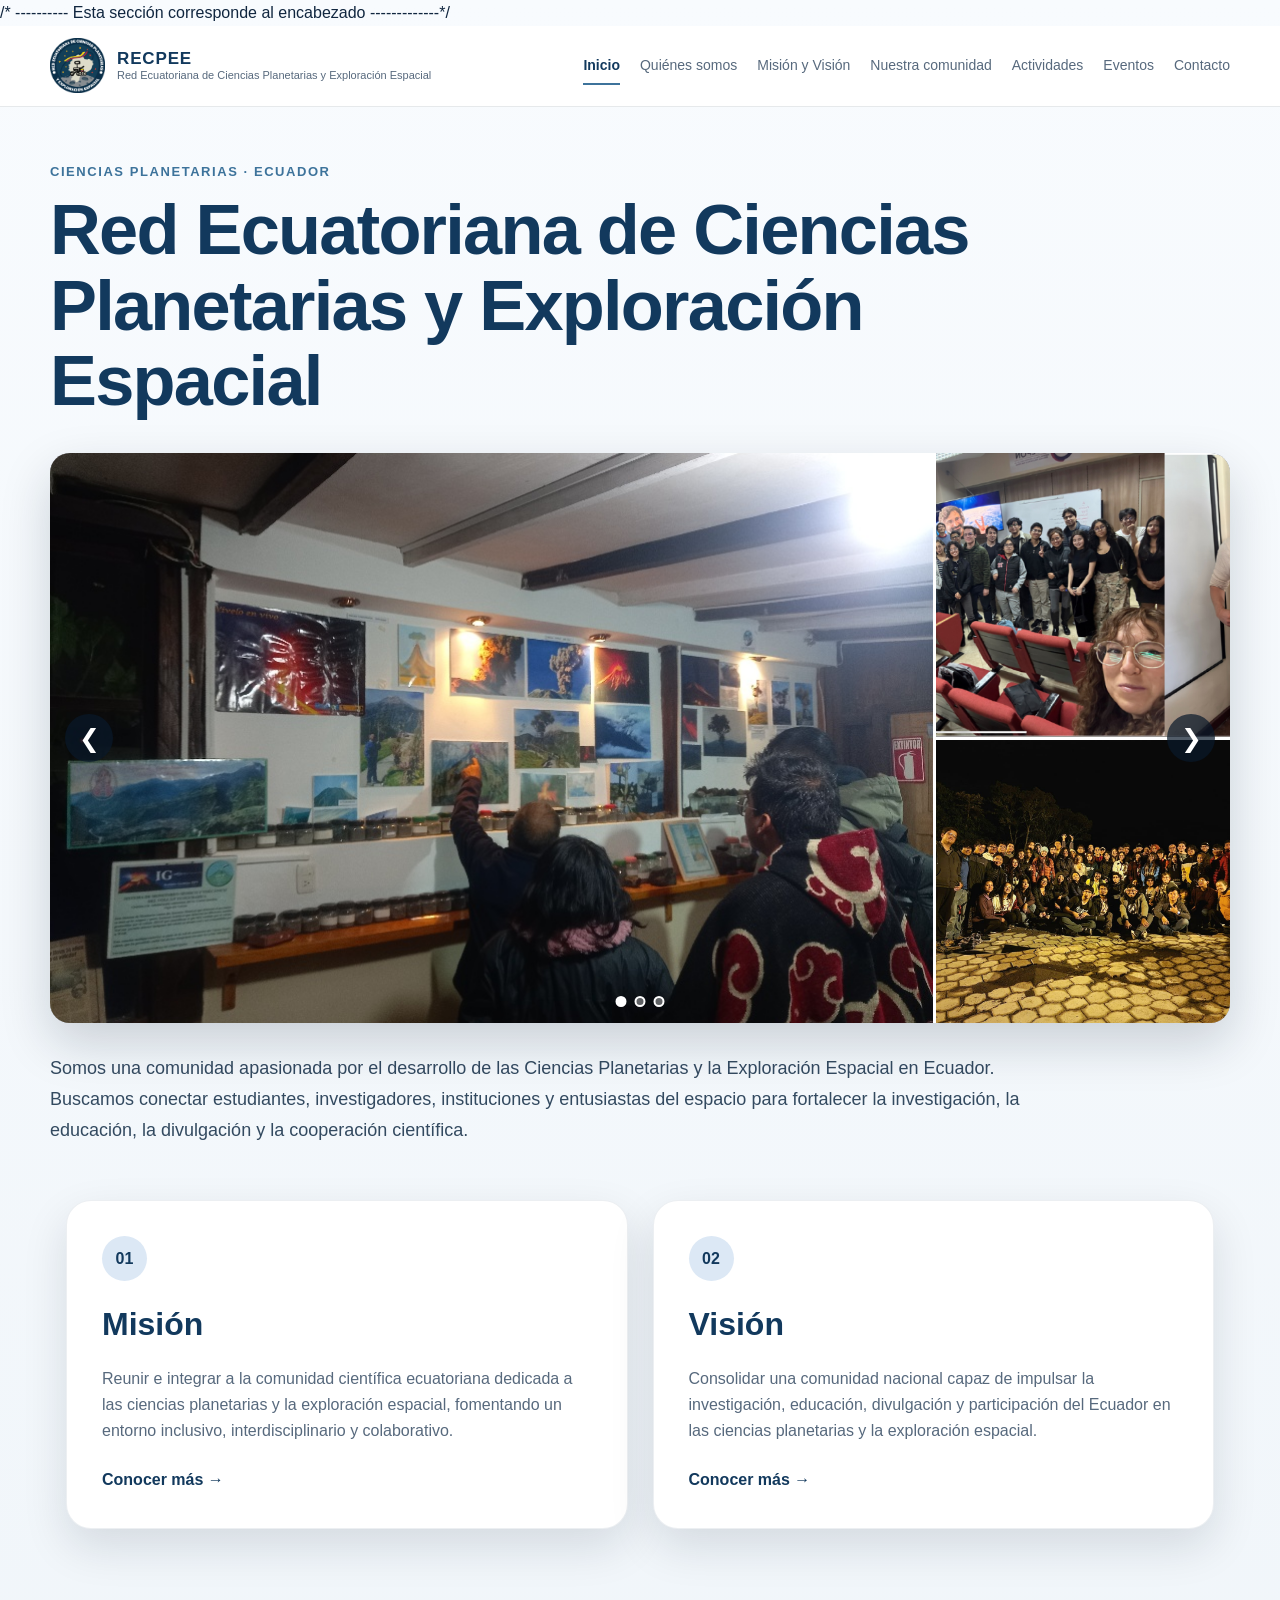
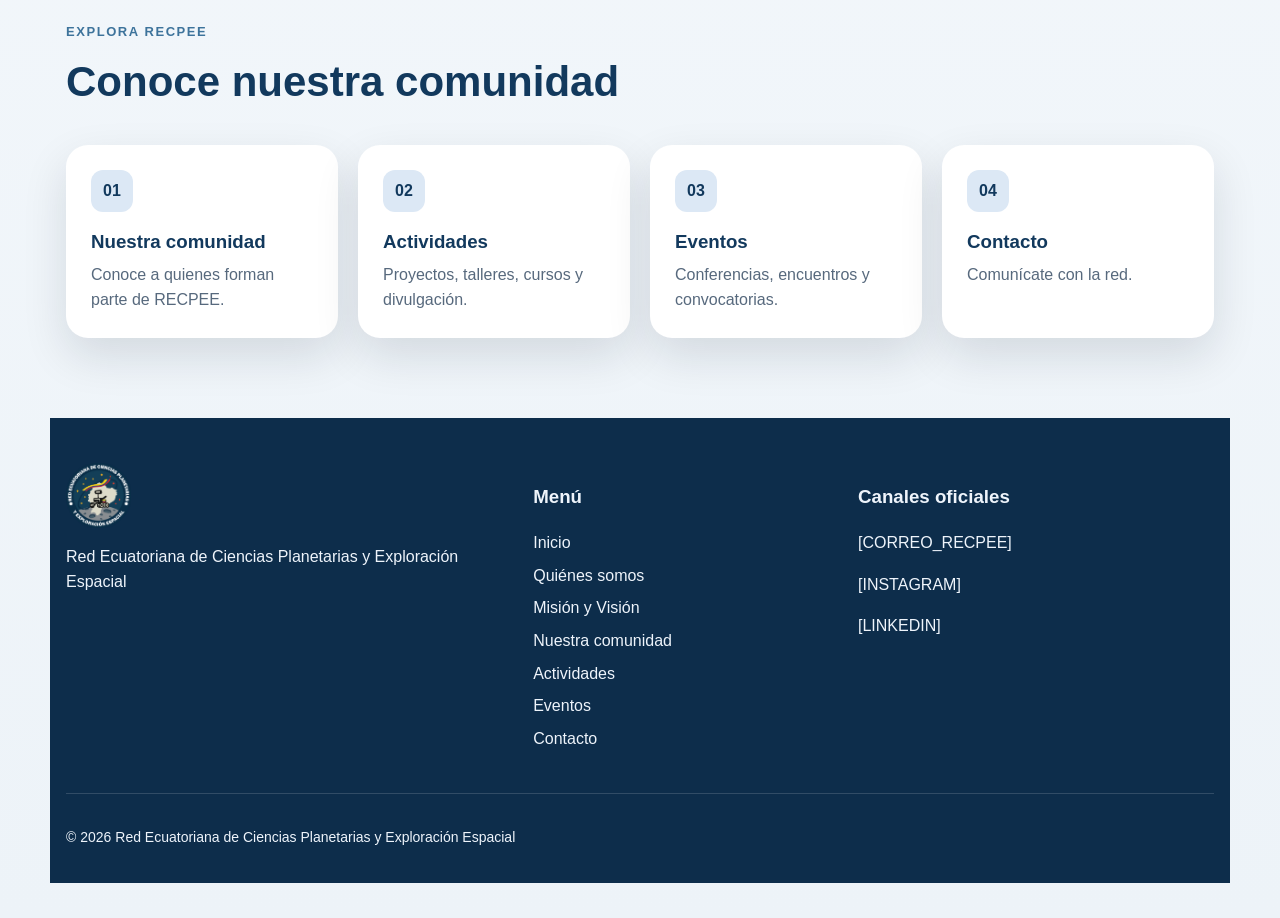
==== index.html @ 4304309d "Update index.html" ====
<!DOCTYPE html>
<html lang="es">

/* ---------- Esta sección corresponde al encabezado -------------*/
  
<head>
  
  <meta charset="UTF-8">
  <meta
    name="viewport"
    content="width=device-width, initial-scale=1.0"
  >
  <title>Inicio | RECPEE</title>
  <meta
    name="description"
    content="Red Ecuatoriana de Ciencias Planetarias y Exploración Espacial."
  >
  <link
    rel="icon"
    href="favicon.ico"
    type="image/x-icon"
  >
  
  <style>

    /* =====================================================
       VARIABLES
    ===================================================== */

    :root {

      --bg: #edf3f8;
      --surface: #ffffff;
      --primary: #12395d;
      --primary-dark: #0d2d4b;
      --accent: #3d739b;
      --primary-soft: #dce8f5;
      --text: #10263f;
      --muted: #57697d;
      --shadow:
        0 18px 45px
        rgba(9, 27, 44, 0.12);
      --max-width: 1180px;

    }


    /* =====================================================
       GENERAL
    ===================================================== */

    * {
      box-sizing: border-box;
    }

    html {
      scroll-behavior: smooth;
    }


    body {

      margin: 0;
      font-family:
        "Segoe UI",
        Arial,
        sans-serif;
      color: var(--text);
      background:
        linear-gradient(
          180deg,
          #f8fbfe 0%,
          var(--bg) 100%
        );
      line-height: 1.6;
      overflow-x: hidden;

    }


    img {
      display: block;
      max-width: 100%;
    }

    a {
      color: inherit;
      text-decoration: none;
    }

    button {
      font: inherit;
    }

    .container {
      width:
        min(
          calc(100% - 32px),
          var(--max-width)
        );
      margin: 0 auto;
      
    }


    /* =====================================================
       HEADER
    ===================================================== */

    .site-header {

      position: sticky;
      top: 0;
      z-index: 1000;
      background:
        rgba(
          255,
          255,
          255,
          0.96
        );

      backdrop-filter:
        blur(15px);

      border-bottom:
        1px solid
        rgba(
          16,
          38,
          63,
          0.10
        );

    }


    .nav-shell {

      position: relative;
      min-height: 80px;
      display: flex;
      align-items: center;
      justify-content:
        space-between;
      gap: 25px;

    }


    /* =====================================================
       LOGO
    ===================================================== */

    .brand {

      display: flex;
      align-items: center;
      gap: 12px;
      min-width: 0;

    }


    .brand-logo {

      width: 55px;
      height: 55px;
      object-fit: contain;
      flex-shrink: 0;

    }


    .brand-copy {

      display: flex;
      flex-direction: column;
      line-height: 1.25;

    }


    .brand-copy strong {

      color: var(--primary);
      font-size: 17px;
      letter-spacing: 0.05em;

    }


    .brand-copy small {

      max-width: 330px;
      color: var(--muted);
      font-size: 11px;

    }


    /* =====================================================
       MENÚ
    ===================================================== */

    .site-nav {

      display: flex;
      align-items: center;
      gap: 20px;

    }


    .site-nav a {

      position: relative;
      padding: 28px 0;
      color: var(--muted);
      font-size: 14px;
      white-space: nowrap;
      transition:
        color 0.2s ease;

    }


    .site-nav a:hover,
    .site-nav a.active {

      color: var(--primary);

    }


    .site-nav a.active {

      font-weight: 700;

    }


    .site-nav a::after {

      content: "";
      position: absolute;
      left: 0;
      bottom: 20px;
      width: 100%;
      height: 2px;
      background:
        var(--accent);
      transform:
        scaleX(0);
      transform-origin:
        left;
      transition:
        transform 0.2s ease;

    }


    .site-nav a:hover::after,
    .site-nav a.active::after {

      transform:
        scaleX(1);

    }


    /* =====================================================
       BOTÓN MENÚ MÓVIL
    ===================================================== */

    .nav-toggle {

      display: none;
      width: 46px;
      height: 46px;
      padding: 0;
      border: 0;
      border-radius: 12px;
      background: white;

      box-shadow:
        0 5px 16px
        rgba(
          16,
          38,
          63,
          0.15
        );

      cursor: pointer;

    }


    .nav-toggle span {

      display: block;
      width: 22px;
      height: 2px;
      margin: 5px auto;
      border-radius: 10px;
      background:
        var(--primary);

    }


    /* =====================================================
       INICIO
    ===================================================== */

    .home-hero {

      padding:
        55px
        0
        35px;

    }


    .home-eyebrow {

      margin:
        0
        0
        10px;

      color: var(--accent);
      font-size: 13px;
      font-weight: 800;
      letter-spacing:
        0.12em;
      text-transform:
        uppercase;

    }


    .home-title {

      max-width: 1050px;
      margin:
        0
        0
        35px;
      color: var(--primary);
      font-size:
        clamp(
          42px,
          5.5vw,
          72px
        );

      line-height: 1.07;
      letter-spacing:
        -0.025em;

    }


    /* =====================================================
       GALERÍA / CARRUSEL
    ===================================================== */

    .recpee-gallery {

      position: relative;
      width: 100%;
      margin:
        0
        auto
        30px;
      overflow: hidden;
      border-radius: 20px;
      background: #081b2e;
      box-shadow:
        0 20px 50px
        rgba(
          9,
          27,
          44,
          0.18
        );

    }


    /* Ocultar todos los slides */

    .gallery-slide {

      display: none;
      width: 100%;

    }


    /* Mostrar únicamente el activo */

    .gallery-slide.active {

      display: block;
      animation:
        fadeSlide
        0.35s ease;

    }


    @keyframes fadeSlide {

      from {
        opacity: 0.45;
      }

      to {
        opacity: 1;
      }

    }


    /* =====================================================
       COLLAGE
    ===================================================== */

    .gallery-layout {

      display: grid;
      grid-template-columns:
        3fr
        1fr;
      gap: 3px;
      width: 100%;
      height: 570px;
      background: white;

    }


    .gallery-main {

      min-width: 0;
      overflow: hidden;

    }


    .gallery-main img {

      width: 100%;
      height: 100%;
      object-fit: cover;

    }


    .gallery-small {

      min-width: 0;
      display: grid;
      grid-template-rows:
        1fr
        1fr;

      gap: 3px;

    }


    .gallery-small img {

      width: 100%;
      height: 100%;
      min-height: 0;
      object-fit: cover;

    }


    /* =====================================================
       FLECHAS DEL CARRUSEL
    ===================================================== */

    .gallery-arrow {

      position: absolute;
      top: 50%;
      z-index: 20;
      width: 48px;
      height: 48px;
      display: flex;
      align-items: center;
      justify-content:
        center;
      padding: 0;
      border: 0;
      border-radius: 50%;
      background:
        rgba(
          9,
          25,
          42,
          0.70
        );

      color: white;
      font-size: 25px;
      cursor: pointer;
      transform:
        translateY(-50%);
      transition:
        background 0.2s ease,
        transform 0.2s ease;

    }

    .gallery-arrow:hover {

      background:
        rgba(
          9,
          25,
          42,
          0.95
        );
      transform:
        translateY(-50%)
        scale(1.08);

    }


    .gallery-prev {
      left: 15px;
    }


    .gallery-next {
      right: 15px;
    }


    /* =====================================================
       INDICADORES
    ===================================================== */

    .gallery-dots {

      position: absolute;

      left: 50%;

      bottom: 16px;

      z-index: 20;

      display: flex;

      gap: 8px;

      transform:
        translateX(-50%);

    }


    .gallery-dot {

      width: 11px;

      height: 11px;

      padding: 0;

      border:
        2px solid white;

      border-radius: 50%;

      background:
        rgba(
          255,
          255,
          255,
          0.35
        );

      cursor: pointer;

    }


    .gallery-dot.active {

      background: white;

    }


    /* =====================================================
       TEXTO BAJO COLLAGE
    ===================================================== */

    .home-description {

      max-width: 1000px;

      margin:
        30px
        0
        0;

      color: #334a60;

      font-size: 18px;

      line-height: 1.7;

    }


    /* =====================================================
       BOTONES
    ===================================================== */

    .home-actions {

      display: flex;

      flex-wrap: wrap;

      gap: 14px;

      margin-top: 25px;

    }


    .button {

      min-height: 50px;

      display: inline-flex;

      align-items: center;

      justify-content:
        center;

      padding:
        12px
        25px;

      border-radius: 100px;

      font-weight: 700;

      transition:
        background 0.2s ease,
        transform 0.2s ease,
        box-shadow 0.2s ease;

    }


    .button:hover {

      transform:
        translateY(-2px);

    }


    .button-primary {

      background:
        var(--primary);

      color: white;

      box-shadow:
        0 10px 25px
        rgba(
          18,
          57,
          93,
          0.25
        );

    }


    .button-primary:hover {

      background:
        #1c527d;

    }


    .button-secondary {

      border:
        2px solid
        var(--primary);

      background: white;

      color: var(--primary);

    }


    .button-secondary:hover {

      background:
        var(--primary-soft);

    }


    /* =====================================================
       MISIÓN Y VISIÓN
    ===================================================== */

    .home-info {

      padding:
        55px
        0;

    }


    .home-info-grid {

      display: grid;

      grid-template-columns:
        repeat(
          2,
          minmax(0, 1fr)
        );

      gap: 25px;

    }


    .home-info-card {

      padding: 35px;

      border:
        1px solid
        rgba(
          18,
          57,
          93,
          0.08
        );

      border-radius: 25px;

      background: white;

      box-shadow:
        var(--shadow);

    }


    .info-number {

      width: 45px;

      height: 45px;

      display: inline-flex;

      align-items: center;

      justify-content:
        center;

      border-radius: 50%;

      background:
        var(--primary-soft);

      color:
        var(--primary);

      font-weight: 800;

    }


    .home-info-card h2 {

      margin:
        18px
        0
        12px;

      color:
        var(--primary);

      font-size: 32px;

    }


    .home-info-card p {

      color:
        var(--muted);

    }


    .text-link {

      display: inline-block;

      margin-top: 8px;

      color:
        var(--primary);

      font-weight: 700;

    }


    /* =====================================================
       EXPLORAR
    ===================================================== */

    .home-explore {

      padding:
        25px
        0
        80px;

    }


    .section-tag {

      margin-bottom: 5px;

      color:
        var(--accent);

      font-size: 13px;

      font-weight: 800;

      letter-spacing:
        0.12em;

      text-transform:
        uppercase;

    }


    .section-heading h2 {

      margin:
        0
        0
        30px;

      color:
        var(--primary);

      font-size:
        clamp(
          30px,
          4vw,
          42px
        );

    }


    .home-grid {

      display: grid;

      grid-template-columns:
        repeat(
          4,
          minmax(0, 1fr)
        );

      gap: 20px;

    }


    .nav-card {

      padding: 25px;

      border-radius: 22px;

      background: white;

      box-shadow:
        var(--shadow);

      transition:
        transform 0.2s ease,
        box-shadow 0.2s ease;

    }


    .nav-card:hover {

      transform:
        translateY(-5px);

      box-shadow:
        0 24px 50px
        rgba(
          9,
          27,
          44,
          0.17
        );

    }


    .nav-card span {

      display: inline-flex;

      width: 42px;

      height: 42px;

      align-items: center;

      justify-content:
        center;

      border-radius: 12px;

      background:
        var(--primary-soft);

      color:
        var(--primary);

      font-weight: 800;

    }


    .nav-card h3 {

      margin:
        15px
        0
        5px;

      color:
        var(--primary);

    }


    .nav-card p {

      margin: 0;

      color:
        var(--muted);

    }


    /* =====================================================
       FOOTER
    ===================================================== */

    .site-footer {

      padding:
        45px
        0
        20px;

      background:
        var(--primary-dark);

      color:
        #eef4fb;

    }


    .footer-grid {

      display: grid;

      grid-template-columns:
        1.2fr
        0.8fr
        1fr;

      gap: 40px;

    }


    .footer-logo {

      width: 65px;

      height: 65px;

      object-fit: contain;

      margin-bottom: 12px;

    }


    .footer-list {

      margin: 0;

      padding: 0;

      list-style: none;

    }


    .footer-list li {

      margin-bottom: 7px;

    }


    .footer-list a:hover {

      text-decoration:
        underline;

    }


    .footer-bottom {

      margin-top: 35px;

      padding-top: 18px;

      border-top:
        1px solid
        rgba(
          255,
          255,
          255,
          0.15
        );

      font-size: 14px;

    }


    /* =====================================================
       TABLET
    ===================================================== */

    @media (max-width: 1000px) {

      .nav-toggle {
        display: block;
      }


      .site-nav {

        position: absolute;

        top: calc(100% + 8px);

        left: 0;

        right: 0;

        display: none;

        padding: 12px;

        border-radius: 18px;

        background: white;

        box-shadow:
          0 20px 45px
          rgba(
            9,
            27,
            44,
            0.20
          );

      }


      .site-nav.open {

        display: flex;

        flex-direction: column;

        align-items:
          stretch;

        gap: 2px;

      }


      .site-nav a {

        padding:
          11px
          15px;

        border-radius: 10px;

      }


      .site-nav a::after {
        display: none;
      }


      .site-nav a:hover {

        background:
          var(--primary-soft);

      }


      .gallery-layout {

        height: 480px;

        grid-template-columns:
          2.5fr
          1fr;

      }


      .home-grid {

        grid-template-columns:
          repeat(
            2,
            minmax(0, 1fr)
          );

      }

    }


    /* =====================================================
       CELULAR
    ===================================================== */

    @media (max-width: 650px) {

      .container {

        width:
          calc(
            100% - 20px
          );

      }


      .nav-shell {

        min-height: 70px;

      }


      .brand-logo {

        width: 45px;

        height: 45px;

      }


      .brand-copy strong {

        font-size: 14px;

      }


      .brand-copy small {
        display: none;
      }


      .home-hero {

        padding:
          30px
          0
          25px;

      }


      .home-title {

        margin-bottom: 22px;

        font-size:
          clamp(
            34px,
            10vw,
            46px
          );

      }


      .gallery-layout {

        height: 350px;

        grid-template-columns:
          2fr
          1fr;

      }


      .gallery-arrow {

        width: 38px;

        height: 38px;

        font-size: 19px;

      }


      .gallery-prev {
        left: 8px;
      }


      .gallery-next {
        right: 8px;
      }


      .home-description {

        font-size: 16px;

      }


      .home-actions {

        display: grid;

        grid-template-columns:
          1fr;

      }


      .button {

        width: 100%;

      }


      .home-info-grid,
      .home-grid,
      .footer-grid {

        grid-template-columns:
          1fr;

      }


      .home-info-card {

        padding: 24px;

      }


      .home-info-card h2 {

        font-size: 28px;

      }

    }


    /* =====================================================
       CELULAR PEQUEÑO
    ===================================================== */

    @media (max-width: 430px) {

      .gallery-layout {

        height: 300px;

      }


      .home-title {

        font-size: 32px;

      }

    }

  </style>

</head>


<body>


<!-- =====================================================
     HEADER
===================================================== -->

<header class="site-header">

  <div class="container nav-shell">


    <a
      href="index.html"
      class="brand"
      aria-label="Ir al inicio de RECPEE"
    >

      <img
        src="images/logo/logo-recpee.png"
        alt="Logo RECPEE"
        class="brand-logo"
      >


      <span class="brand-copy">

        <strong>
          RECPEE
        </strong>

        <small>
          Red Ecuatoriana de Ciencias Planetarias
          y Exploración Espacial
        </small>

      </span>

    </a>


    <button
      class="nav-toggle"
      id="navToggle"
      type="button"
      aria-label="Abrir menú"
      aria-expanded="false"
    >

      <span></span>
      <span></span>
      <span></span>

    </button>


    <nav
      class="site-nav"
      id="siteNav"
      aria-label="Navegación principal"
    >

      <a
        href="index.html"
        class="active"
      >
        Inicio
      </a>

      <a href="quienes-somos.html">
        Quiénes somos
      </a>

      <a href="mision-vision.html">
        Misión y Visión
      </a>

      <a href="nuestra-comunidad.html">
        Nuestra comunidad
      </a>

      <a href="actividades.html">
        Actividades
      </a>

      <a href="eventos.html">
        Eventos
      </a>

      <a href="contacto.html">
        Contacto
      </a>

    </nav>

  </div>

</header>



<!-- =====================================================
     INICIO
===================================================== -->

<section class="home-hero">

  <div class="container">


    <p class="home-eyebrow">
      Ciencias planetarias · Ecuador
    </p>


    <h1 class="home-title">
      Red Ecuatoriana de Ciencias Planetarias
      y Exploración Espacial
    </h1>


    <!-- =================================================
         CARRUSEL
    ================================================== -->

    <div
      class="recpee-gallery"
      id="recpeeGallery"
    >
      <!-- SLIDE 1 -->
      <div class="gallery-slide active">
        <div class="gallery-layout">
          <div class="gallery-main">
            <img
              src="images/actividades/0 (1).png"
              alt="Actividad de la comunidad RECPEE"
            >
          </div>
          <div class="gallery-small">
            <img
              src="images/actividades/0.png"
              alt="Actividad RECPEE"
            >
            <img
              src="images/actividades/1.jpeg"
              alt="Actividad RECPEE"
            >
          </div>
        </div>
      </div>
      <!-- SLIDE 2 -->
      <div class="gallery-slide">
        <div class="gallery-layout">
          <div class="gallery-main">
            <img
              src="images/actividades/4.jpg""
              alt="Actividad RECPEE"
            >
          </div>
          <div class="gallery-small">
            <img
              src="images/actividades/3.JPG"
              alt="Actividad RECPEE"
              >
          </div>
        </div>
      </div>
      <!-- SLIDE 3 -->

      <div class="gallery-slide">
        <div class="gallery-layout">
          <div class="gallery-main">
            <img
              src="images/actividades/IMG_2928.jpg"
              alt="Actividad RECPEE"
            >
          </div>
          <div class="gallery-small">
            <img
              src="images/actividades/IMG_3913.jpg"
              alt="Actividad RECPEE"
            >
            <img
              src="images/actividades/image.png"
              alt="Actividad RECPEE"
            >
          </div>
        </div>
      </div>
      <!-- FLECHA IZQUIERDA -->
      <button
        class="gallery-arrow gallery-prev"
        id="galleryPrev"
        type="button"
        aria-label="Imagen anterior"
      >
        &#10094;
      </button>
      <!-- FLECHA DERECHA -->
      <button
        class="gallery-arrow gallery-next"
        id="galleryNext"
        type="button"
        aria-label="Imagen siguiente"
      >
        &#10095;
      </button>
      <!-- PUNTOS -->
      <div class="gallery-dots">
        <button
          class="gallery-dot active"
          data-slide="0"
          type="button"
          aria-label="Mostrar diapositiva 1"
        ></button>
        <button
          class="gallery-dot"
          data-slide="1"
          type="button"
          aria-label="Mostrar diapositiva 2"
        ></button>
        <button
          class="gallery-dot"
          data-slide="2"
          type="button"
          aria-label="Mostrar diapositiva 3"
        ></button>
      </div>
    </div>
    <!-- =================================================
         DESCRIPCIÓN
    ================================================== -->

    <p class="home-description">

      Somos una comunidad apasionada por el desarrollo
      de las Ciencias Planetarias y la Exploración Espacial
      en Ecuador.

      Buscamos conectar estudiantes, investigadores,
      instituciones y entusiastas del espacio para
      fortalecer la investigación, la educación,
      la divulgación y la cooperación científica.

    </p>


<!-- =====================================================
     MISIÓN / VISIÓN
===================================================== -->

<section class="home-info">

  <div class="container home-info-grid">


    <article class="home-info-card">

      <span class="info-number">
        01
      </span>


      <h2>
        Misión
      </h2>


      <p>

        Reunir e integrar a la comunidad científica
        ecuatoriana dedicada a las ciencias planetarias
        y la exploración espacial, fomentando un entorno
        inclusivo, interdisciplinario y colaborativo.

      </p>


      <a
        href="mision-vision.html"
        class="text-link"
      >
        Conocer más →
      </a>

    </article>


    <article class="home-info-card">

      <span class="info-number">
        02
      </span>


      <h2>
        Visión
      </h2>


      <p>

        Consolidar una comunidad nacional capaz de
        impulsar la investigación, educación,
        divulgación y participación del Ecuador
        en las ciencias planetarias y la
        exploración espacial.

      </p>


      <a
        href="mision-vision.html"
        class="text-link"
      >
        Conocer más →
      </a>

    </article>

  </div>

</section>


<!-- =====================================================
     EXPLORA RECPEE
===================================================== -->

<section class="home-explore">

  <div class="container">


    <div class="section-heading">

      <p class="section-tag">
        Explora RECPEE
      </p>


      <h2>
        Conoce nuestra comunidad
      </h2>

    </div>


    <div class="home-grid">


      <a
        href="nuestra-comunidad.html"
        class="nav-card"
      >

        <span>
          01
        </span>

        <h3>
          Nuestra comunidad
        </h3>

        <p>
          Conoce a quienes forman parte de RECPEE.
        </p>

      </a>


      <a
        href="actividades.html"
        class="nav-card"
      >

        <span>
          02
        </span>

        <h3>
          Actividades
        </h3>

        <p>
          Proyectos, talleres, cursos y divulgación.
        </p>

      </a>


      <a
        href="eventos.html"
        class="nav-card"
      >

        <span>
          03
        </span>

        <h3>
          Eventos
        </h3>

        <p>
          Conferencias, encuentros y convocatorias.
        </p>

      </a>


      <a
        href="contacto.html"
        class="nav-card"
      >

        <span>
          04
        </span>

        <h3>
          Contacto
        </h3>

        <p>
          Comunícate con la red.
        </p>

      </a>


    </div>

  </div>

</section>


</main>


<!-- =====================================================
     FOOTER
===================================================== -->

<footer class="site-footer">

  <div class="container footer-grid">


    <div>

      <img
        src="images/logo/logo-recpee.png"
        alt="Logo RECPEE"
        class="footer-logo"
      >

      <p>

        Red Ecuatoriana de Ciencias Planetarias
        y Exploración Espacial

      </p>

    </div>


    <div>

      <h3>
        Menú
      </h3>

      <ul class="footer-list">

        <li>
          <a href="index.html">
            Inicio
          </a>
        </li>

        <li>
          <a href="quienes-somos.html">
            Quiénes somos
          </a>
        </li>

        <li>
          <a href="mision-vision.html">
            Misión y Visión
          </a>
        </li>

        <li>
          <a href="nuestra-comunidad.html">
            Nuestra comunidad
          </a>
        </li>

        <li>
          <a href="actividades.html">
            Actividades
          </a>
        </li>

        <li>
          <a href="eventos.html">
            Eventos
          </a>
        </li>

        <li>
          <a href="contacto.html">
            Contacto
          </a>
        </li>

      </ul>

    </div>


    <div>

      <h3>
        Canales oficiales
      </h3>

      <p>
        [CORREO_RECPEE]
      </p>

      <p>
        [INSTAGRAM]
      </p>

      <p>
        [LINKEDIN]
      </p>

    </div>


  </div>


  <div class="container footer-bottom">

    <p>

      ©
      <span id="currentYear"></span>

      Red Ecuatoriana de Ciencias Planetarias
      y Exploración Espacial

    </p>

  </div>

</footer>


<!-- =====================================================
     JAVASCRIPT
===================================================== -->

<script>

document.addEventListener(
  "DOMContentLoaded",
  function () {


    /* =================================================
       MENÚ MÓVIL
    ================================================= */

    const navToggle =
      document.getElementById(
        "navToggle"
      );


    const siteNav =
      document.getElementById(
        "siteNav"
      );


    if (
      navToggle &&
      siteNav
    ) {


      navToggle.addEventListener(
        "click",
        function () {


          const isOpen =
            siteNav.classList.toggle(
              "open"
            );


          navToggle.setAttribute(
            "aria-expanded",
            String(isOpen)
          );


        }
      );


      document
        .querySelectorAll(
          ".site-nav a"
        )
        .forEach(
          function (link) {


            link.addEventListener(
              "click",
              function () {


                siteNav.classList.remove(
                  "open"
                );


                navToggle.setAttribute(
                  "aria-expanded",
                  "false"
                );


              }
            );


          }
        );


    }


    /* =================================================
       CARRUSEL
    ================================================= */

    const slides =
      document.querySelectorAll(
        ".gallery-slide"
      );


    const dots =
      document.querySelectorAll(
        ".gallery-dot"
      );


    const previousButton =
      document.getElementById(
        "galleryPrev"
      );


    const nextButton =
      document.getElementById(
        "galleryNext"
      );


    let currentSlide = 0;


    /* ===============================================
       MOSTRAR SLIDE
    =============================================== */

    function showSlide(index) {


      if (
        slides.length === 0
      ) {

        return;

      }


      /* Si pasa del último,
         regresa al primero */

      if (
        index >= slides.length
      ) {

        currentSlide = 0;

      }


      /* Si retrocede desde el primero,
         pasa al último */

      else if (
        index < 0
      ) {

        currentSlide =
          slides.length - 1;

      }


      else {

        currentSlide = index;

      }


      /* Ocultar slides */

      slides.forEach(
        function (slide) {

          slide.classList.remove(
            "active"
          );

        }
      );


      /* Desactivar puntos */

      dots.forEach(
        function (dot) {

          dot.classList.remove(
            "active"
          );

        }
      );


      /* Mostrar slide */

      slides[currentSlide]
        .classList.add(
          "active"
        );


      /* Activar punto */

      if (
        dots[currentSlide]
      ) {

        dots[currentSlide]
          .classList.add(
            "active"
          );

      }


    }


    /* =================================================
       FLECHA DERECHA
    ================================================= */

    if (
      nextButton
    ) {


      nextButton.addEventListener(
        "click",
        function () {


          showSlide(
            currentSlide + 1
          );


        }
      );


    }


    /* =================================================
       FLECHA IZQUIERDA
    ================================================= */

    if (
      previousButton
    ) {


      previousButton.addEventListener(
        "click",
        function () {


          showSlide(
            currentSlide - 1
          );


        }
      );


    }


    /* =================================================
       PUNTOS
    ================================================= */

    dots.forEach(
      function (dot) {


        dot.addEventListener(
          "click",
          function () {


            const index =
              Number(
                dot.dataset.slide
              );


            showSlide(
              index
            );


          }
        );


      }
    );


    /* =================================================
       INICIALIZAR
    ================================================= */

    showSlide(0);


    /* =================================================
       CAMBIO AUTOMÁTICO
       cada 6 segundos
    ================================================= */

    let automaticSlider =
      setInterval(
        function () {


          showSlide(
            currentSlide + 1
          );


        },
        6000
      );


    /* =================================================
       PAUSAR AL PONER RATÓN SOBRE COLLAGE
    ================================================= */

    const gallery =
      document.getElementById(
        "recpeeGallery"
      );


    if (
      gallery
    ) {


      gallery.addEventListener(
        "mouseenter",
        function () {


          clearInterval(
            automaticSlider
          );


        }
      );


      gallery.addEventListener(
        "mouseleave",
        function () {


          automaticSlider =
            setInterval(
              function () {


                showSlide(
                  currentSlide + 1
                );


              },
              6000
            );


        }
      );


    }


    /* =================================================
       AÑO FOOTER
    ================================================= */

    const year =
      document.getElementById(
        "currentYear"
      );


    if (
      year
    ) {


      year.textContent =
        new Date()
          .getFullYear();


    }


  }
);

</script>


</body>

</html>
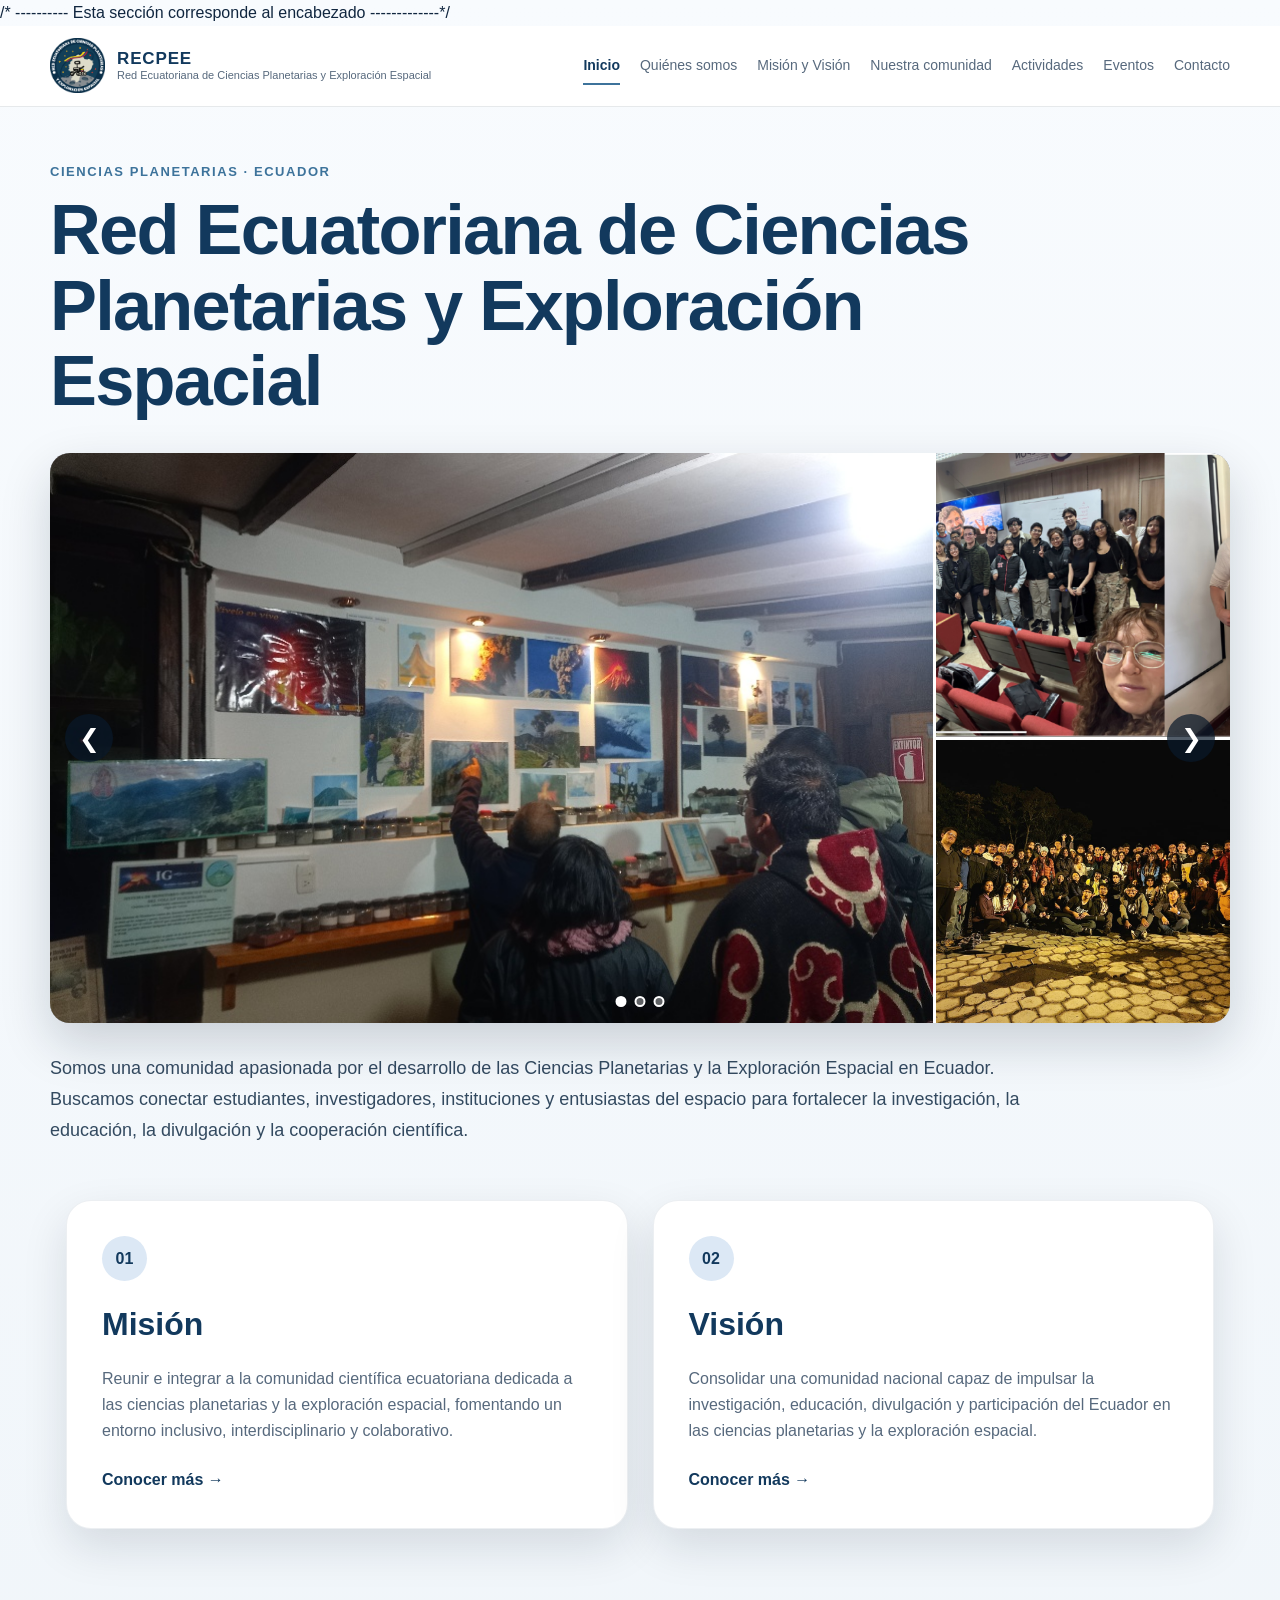
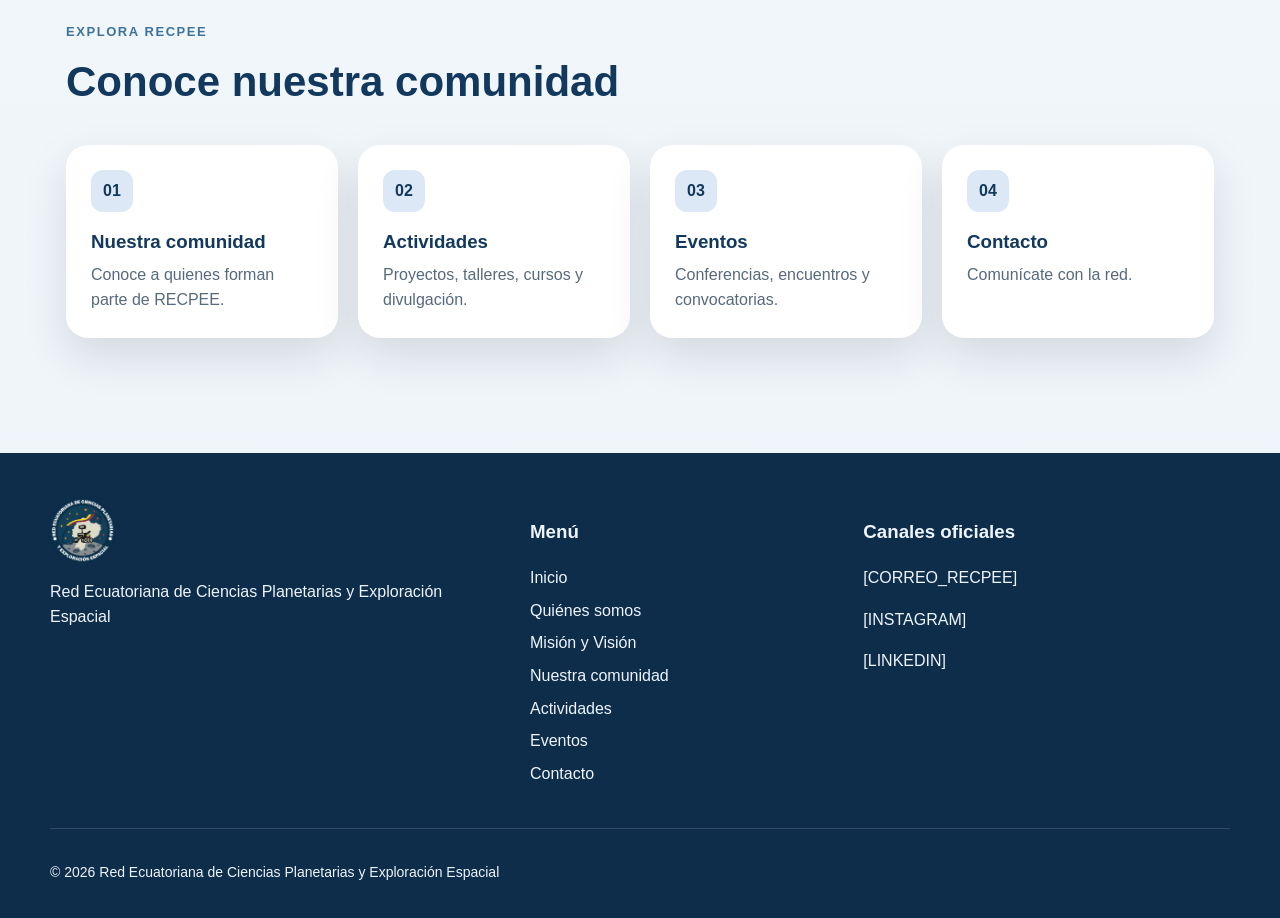
==== commit 3181a046: "Update index.html" ====
--- a/index.html
+++ b/index.html
@@ -536,11 +536,9 @@
 
     }
 
-
     .gallery-prev {
       left: 15px;
     }
-
 
     .gallery-next {
       right: 15px;
@@ -554,17 +552,11 @@
     .gallery-dots {
 
       position: absolute;
-
       left: 50%;
-
       bottom: 16px;
-
       z-index: 20;
-
       display: flex;
-
       gap: 8px;
-
       transform:
         translateX(-50%);
 
@@ -574,16 +566,11 @@
     .gallery-dot {
 
       width: 11px;
-
       height: 11px;
-
       padding: 0;
-
       border:
         2px solid white;
-
       border-radius: 50%;
-
       background:
         rgba(
           255,
@@ -598,7 +585,7 @@
 
 
     .gallery-dot.active {
-
+      
       background: white;
 
     }
@@ -611,16 +598,12 @@
     .home-description {
 
       max-width: 1000px;
-
       margin:
         30px
         0
         0;
-
       color: #334a60;
-
       font-size: 18px;
-
       line-height: 1.7;
 
     }
@@ -633,11 +616,8 @@
     .home-actions {
 
       display: flex;
-
       flex-wrap: wrap;
-
       gap: 14px;
-
       margin-top: 25px;
 
     }
@@ -646,22 +626,15 @@
     .button {
 
       min-height: 50px;
-
       display: inline-flex;
-
       align-items: center;
-
       justify-content:
         center;
-
       padding:
         12px
         25px;
-
       border-radius: 100px;
-
       font-weight: 700;
-
       transition:
         background 0.2s ease,
         transform 0.2s ease,
@@ -682,9 +655,7 @@
 
       background:
         var(--primary);
-
       color: white;
-
       box-shadow:
         0 10px 25px
         rgba(
@@ -710,9 +681,7 @@
       border:
         2px solid
         var(--primary);
-
       background: white;
-
       color: var(--primary);
 
     }
@@ -742,13 +711,11 @@
     .home-info-grid {
 
       display: grid;
-
       grid-template-columns:
         repeat(
           2,
           minmax(0, 1fr)
         );
-
       gap: 25px;
 
     }
@@ -757,7 +724,6 @@
     .home-info-card {
 
       padding: 35px;
-
       border:
         1px solid
         rgba(
@@ -766,11 +732,8 @@
           93,
           0.08
         );
-
       border-radius: 25px;
-
       background: white;
-
       box-shadow:
         var(--shadow);
 
@@ -780,39 +743,29 @@
     .info-number {
 
       width: 45px;
-
       height: 45px;
-
       display: inline-flex;
-
       align-items: center;
-
       justify-content:
         center;
-
       border-radius: 50%;
-
       background:
         var(--primary-soft);
-
       color:
         var(--primary);
-
       font-weight: 800;
 
     }
 
 
     .home-info-card h2 {
-
+      
       margin:
         18px
         0
         12px;
-
       color:
         var(--primary);
-
       font-size: 32px;
 
     }
@@ -829,12 +782,9 @@
     .text-link {
 
       display: inline-block;
-
       margin-top: 8px;
-
       color:
         var(--primary);
-
       font-weight: 700;
 
     }
@@ -857,17 +807,12 @@
     .section-tag {
 
       margin-bottom: 5px;
-
       color:
         var(--accent);
-
       font-size: 13px;
-
       font-weight: 800;
-
       letter-spacing:
         0.12em;
-
       text-transform:
         uppercase;
 
@@ -880,10 +825,8 @@
         0
         0
         30px;
-
       color:
         var(--primary);
-
       font-size:
         clamp(
           30px,
@@ -897,13 +840,11 @@
     .home-grid {
 
       display: grid;
-
       grid-template-columns:
         repeat(
           4,
           minmax(0, 1fr)
         );
-
       gap: 20px;
 
     }
@@ -912,14 +853,10 @@
     .nav-card {
 
       padding: 25px;
-
       border-radius: 22px;
-
       background: white;
-
       box-shadow:
         var(--shadow);
-
       transition:
         transform 0.2s ease,
         box-shadow 0.2s ease;
@@ -931,7 +868,6 @@
 
       transform:
         translateY(-5px);
-
       box-shadow:
         0 24px 50px
         rgba(
@@ -947,24 +883,16 @@
     .nav-card span {
 
       display: inline-flex;
-
       width: 42px;
-
       height: 42px;
-
       align-items: center;
-
       justify-content:
         center;
-
       border-radius: 12px;
-
       background:
         var(--primary-soft);
-
       color:
         var(--primary);
-
       font-weight: 800;
 
     }
@@ -976,7 +904,6 @@
         15px
         0
         5px;
-
       color:
         var(--primary);
 
@@ -986,7 +913,6 @@
     .nav-card p {
 
       margin: 0;
-
       color:
         var(--muted);
 
@@ -1003,10 +929,8 @@
         45px
         0
         20px;
-
       background:
         var(--primary-dark);
-
       color:
         #eef4fb;
 
@@ -1016,12 +940,10 @@
     .footer-grid {
 
       display: grid;
-
       grid-template-columns:
         1.2fr
         0.8fr
         1fr;
-
       gap: 40px;
 
     }
@@ -1030,11 +952,8 @@
     .footer-logo {
 
       width: 65px;
-
       height: 65px;
-
       object-fit: contain;
-
       margin-bottom: 12px;
 
     }
@@ -1043,9 +962,7 @@
     .footer-list {
 
       margin: 0;
-
       padding: 0;
-
       list-style: none;
 
     }
@@ -1069,9 +986,7 @@
     .footer-bottom {
 
       margin-top: 35px;
-
       padding-top: 18px;
-
       border-top:
         1px solid
         rgba(
@@ -1100,21 +1015,13 @@
       .site-nav {
 
         position: absolute;
-
         top: calc(100% + 8px);
-
         left: 0;
-
         right: 0;
-
         display: none;
-
         padding: 12px;
-
         border-radius: 18px;
-
         background: white;
-
         box-shadow:
           0 20px 45px
           rgba(
@@ -1130,12 +1037,9 @@
       .site-nav.open {
 
         display: flex;
-
         flex-direction: column;
-
         align-items:
           stretch;
-
         gap: 2px;
 
       }
@@ -1215,7 +1119,6 @@
       .brand-logo {
 
         width: 45px;
-
         height: 45px;
 
       }
@@ -1246,7 +1149,6 @@
       .home-title {
 
         margin-bottom: 22px;
-
         font-size:
           clamp(
             34px,
@@ -1260,7 +1162,6 @@
       .gallery-layout {
 
         height: 350px;
-
         grid-template-columns:
           2fr
           1fr;
@@ -1271,9 +1172,7 @@
       .gallery-arrow {
 
         width: 38px;
-
         height: 38px;
-
         font-size: 19px;
 
       }
@@ -1299,7 +1198,6 @@
       .home-actions {
 
         display: grid;
-
         grid-template-columns:
           1fr;
 
@@ -1311,7 +1209,6 @@
         width: 100%;
 
       }
-
 
       .home-info-grid,
       .home-grid,
@@ -1464,6 +1361,12 @@
 
 </header>
 
+
+<!-- =====================================================
+     CONTENIDO
+===================================================== -->
+
+<main>
 
 
 <!-- =====================================================
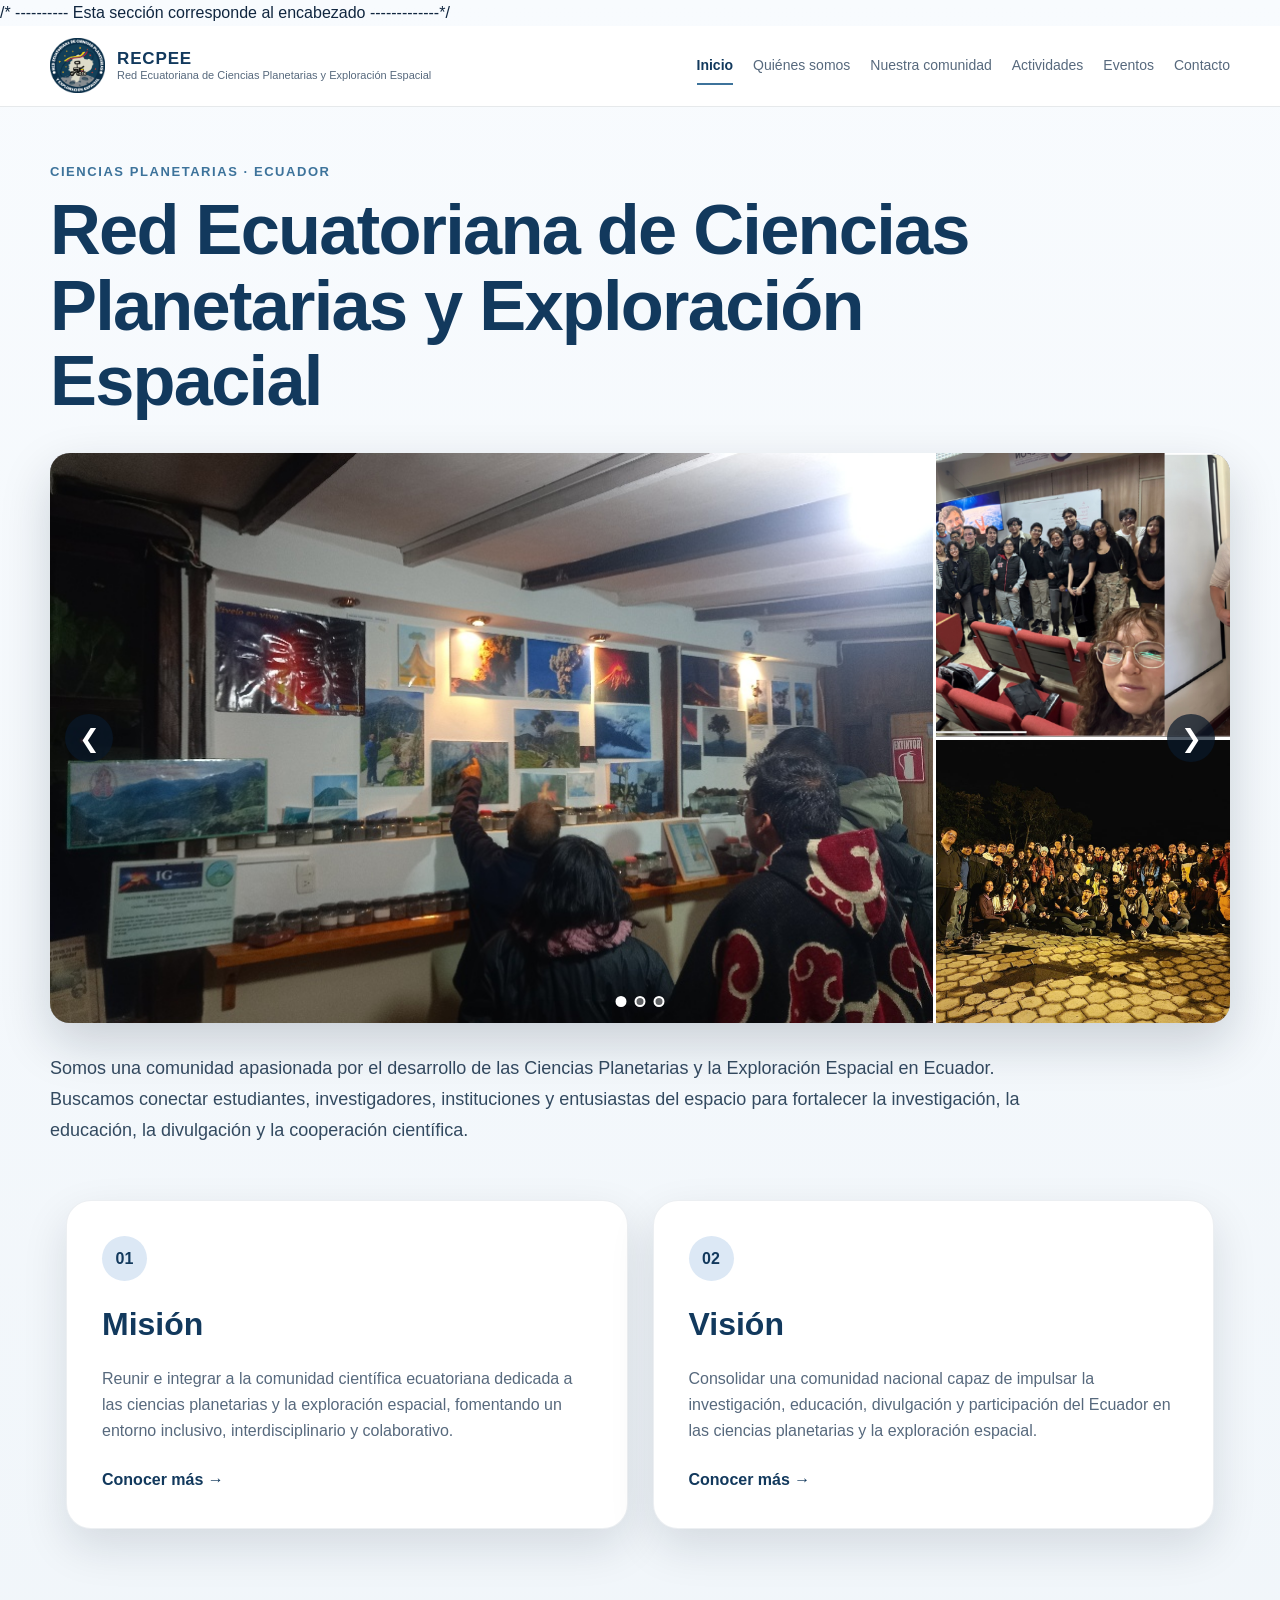
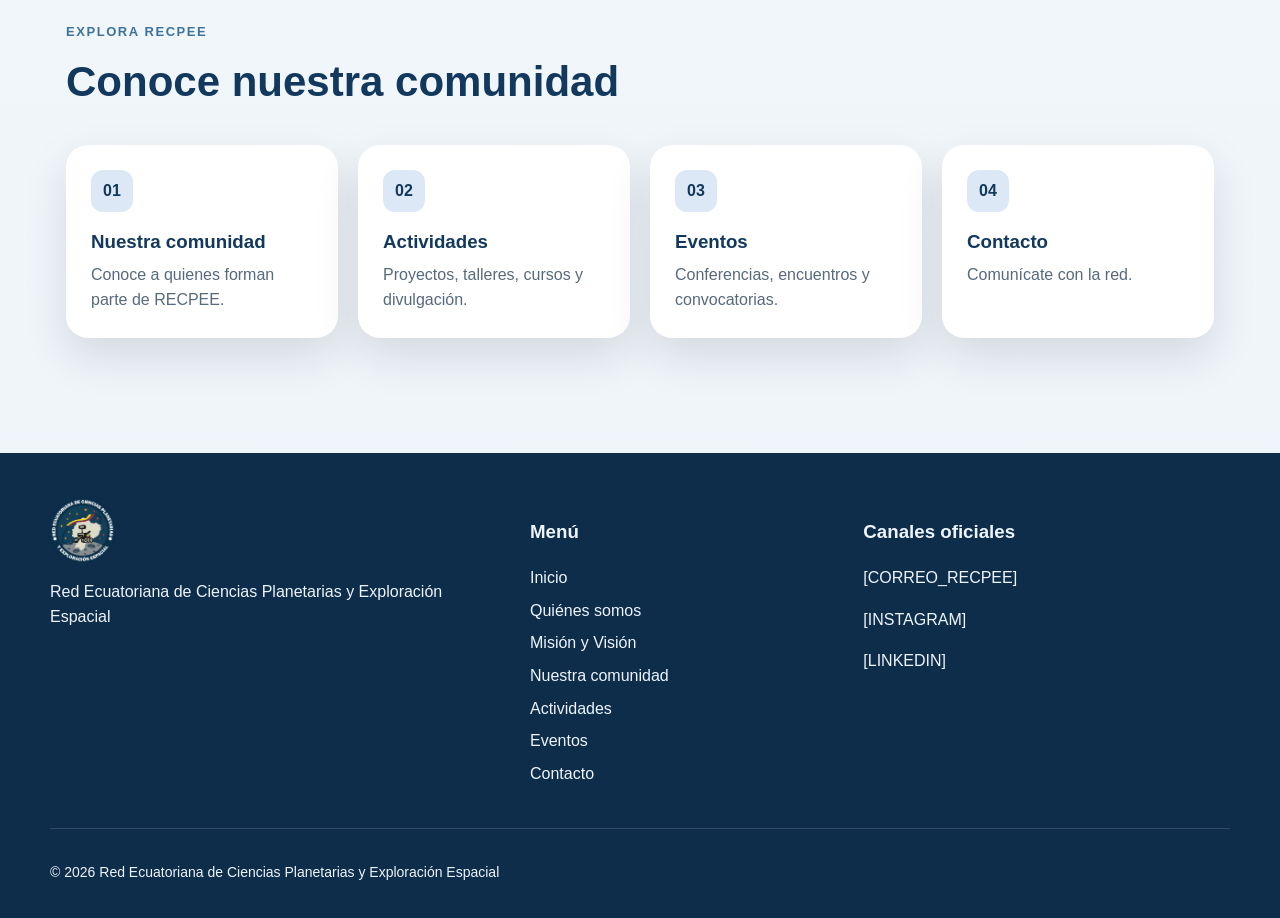
==== commit dccb74b8: "Update index.html" ====
--- a/index.html
+++ b/index.html
@@ -1333,10 +1333,6 @@
 
       <a href="quienes-somos.html">
         Quiénes somos
-      </a>
-
-      <a href="mision-vision.html">
-        Misión y Visión
       </a>
 
       <a href="nuestra-comunidad.html">
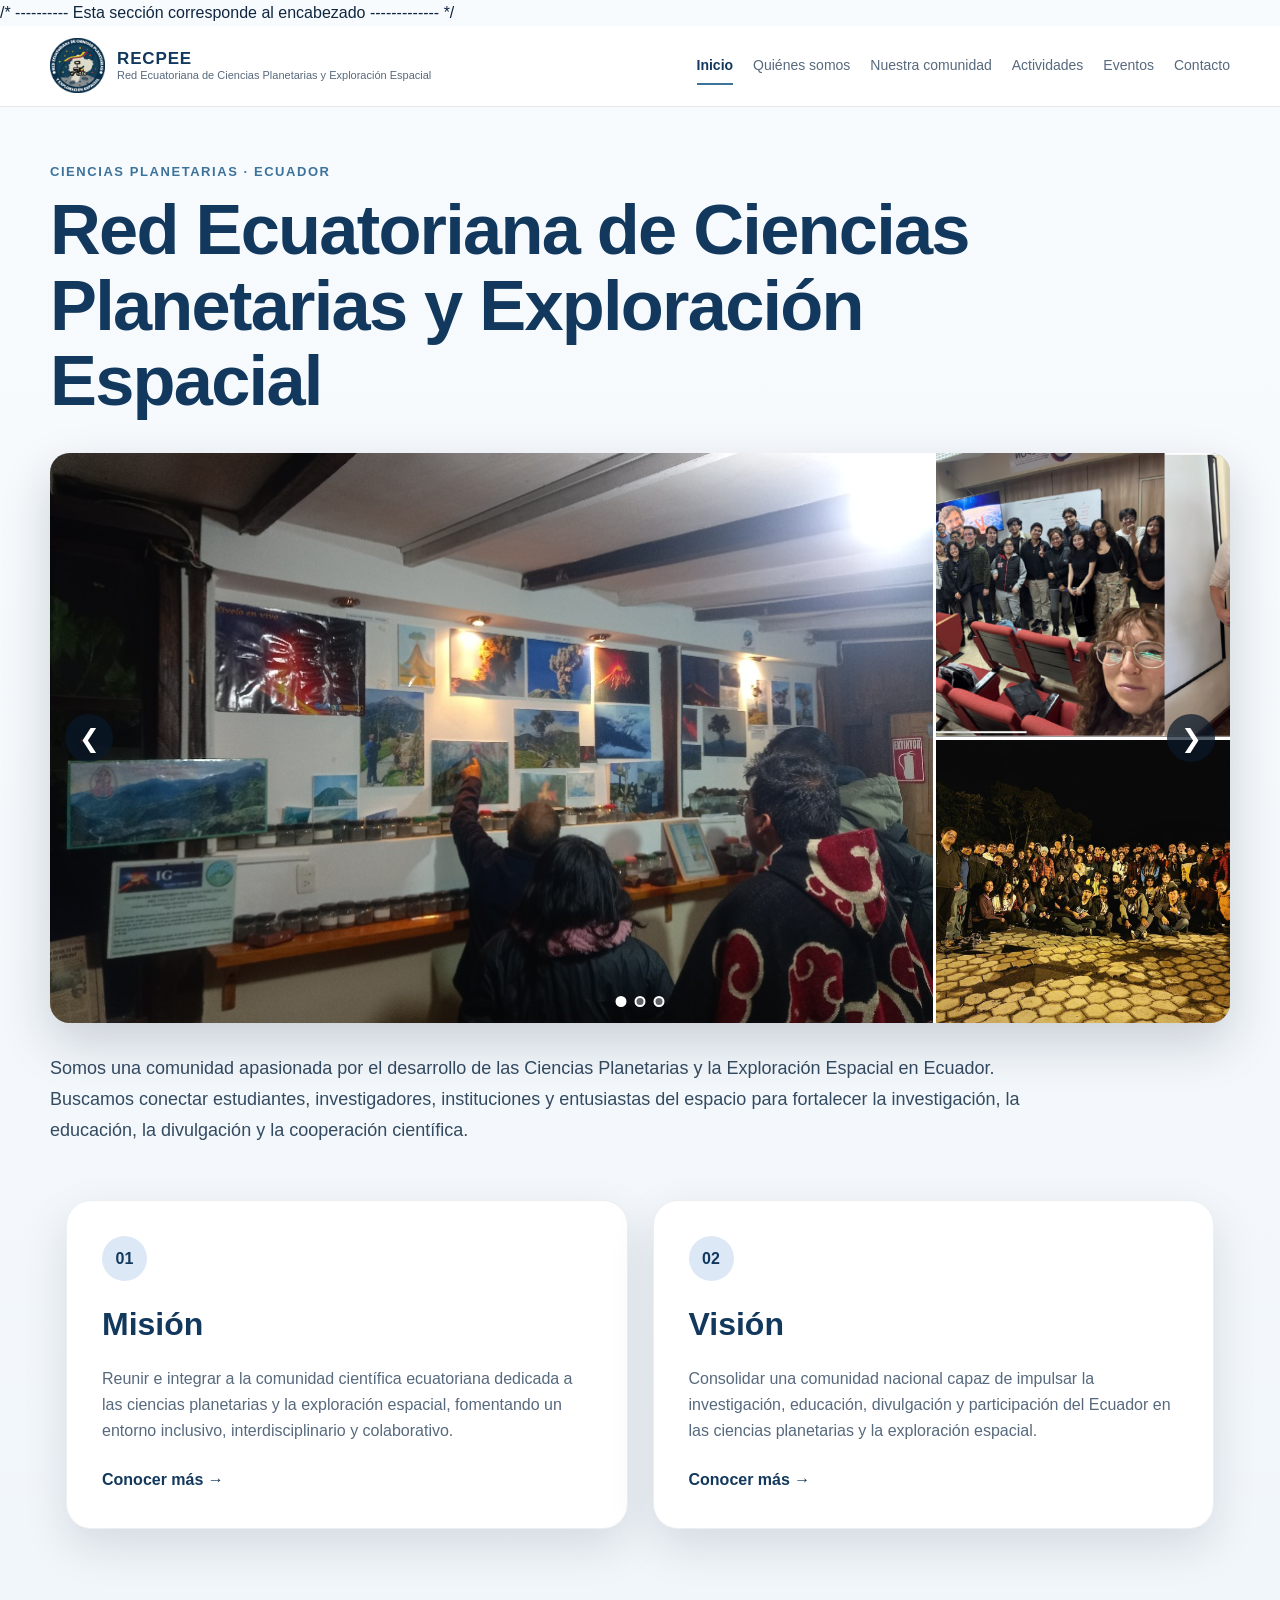
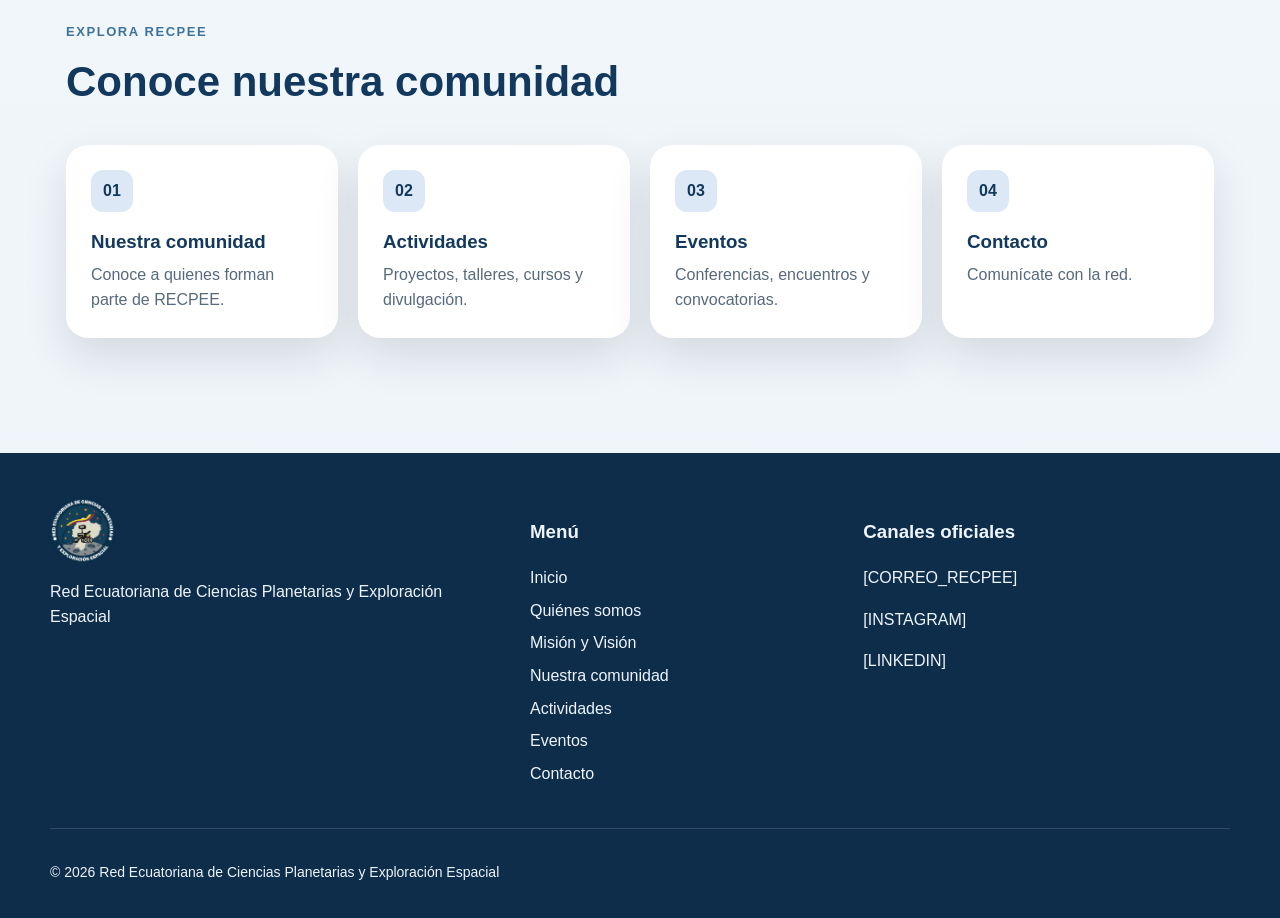
==== commit 349dabed: "Update index.html" ====
--- a/index.html
+++ b/index.html
@@ -1,7 +1,7 @@
 <!DOCTYPE html>
 <html lang="es">
 
-/* ---------- Esta sección corresponde al encabezado -------------*/
+/* ---------- Esta sección corresponde al encabezado ------------- */
   
 <head>
   
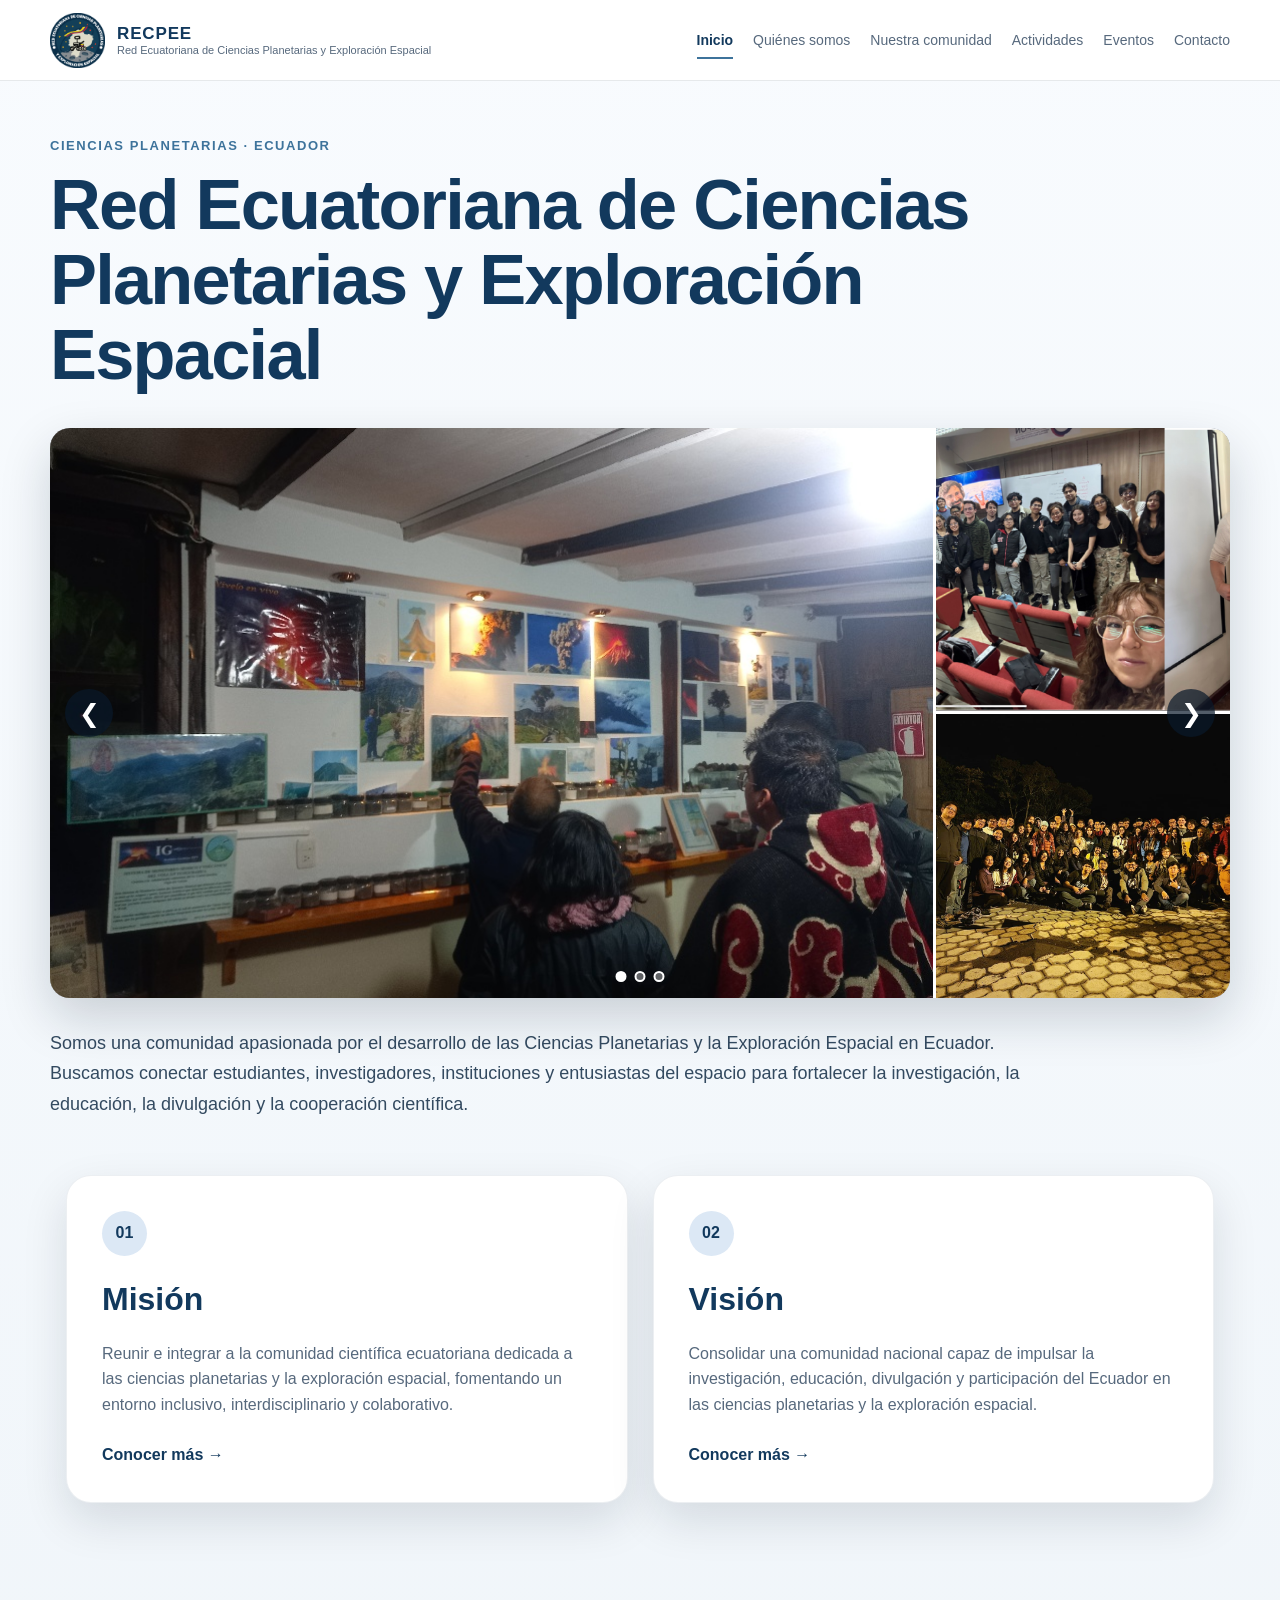
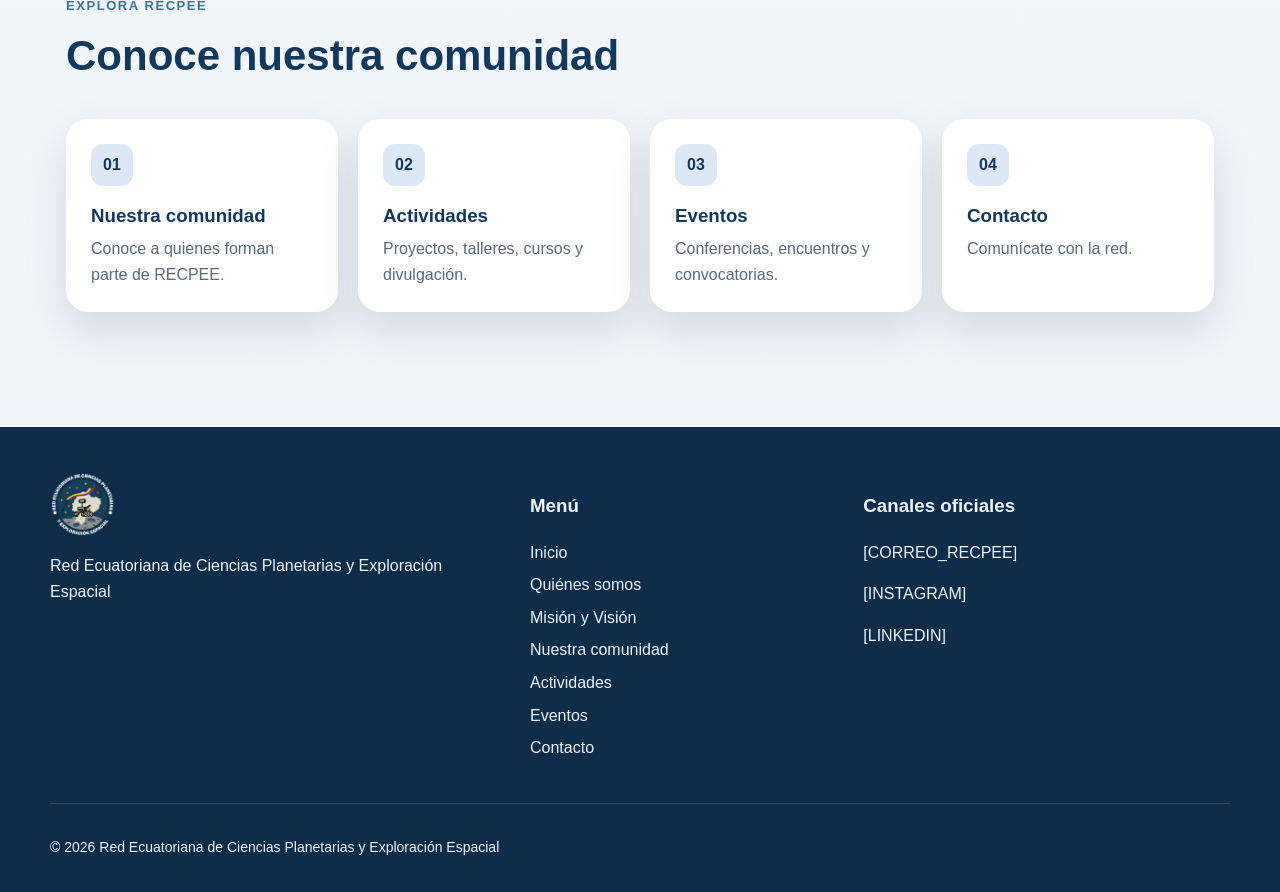
==== commit 207b14fe: "Update index.html" ====
--- a/index.html
+++ b/index.html
@@ -1,8 +1,6 @@
 <!DOCTYPE html>
 <html lang="es">
 
-/* ---------- Esta sección corresponde al encabezado ------------- */
-  
 <head>
   
   <meta charset="UTF-8">
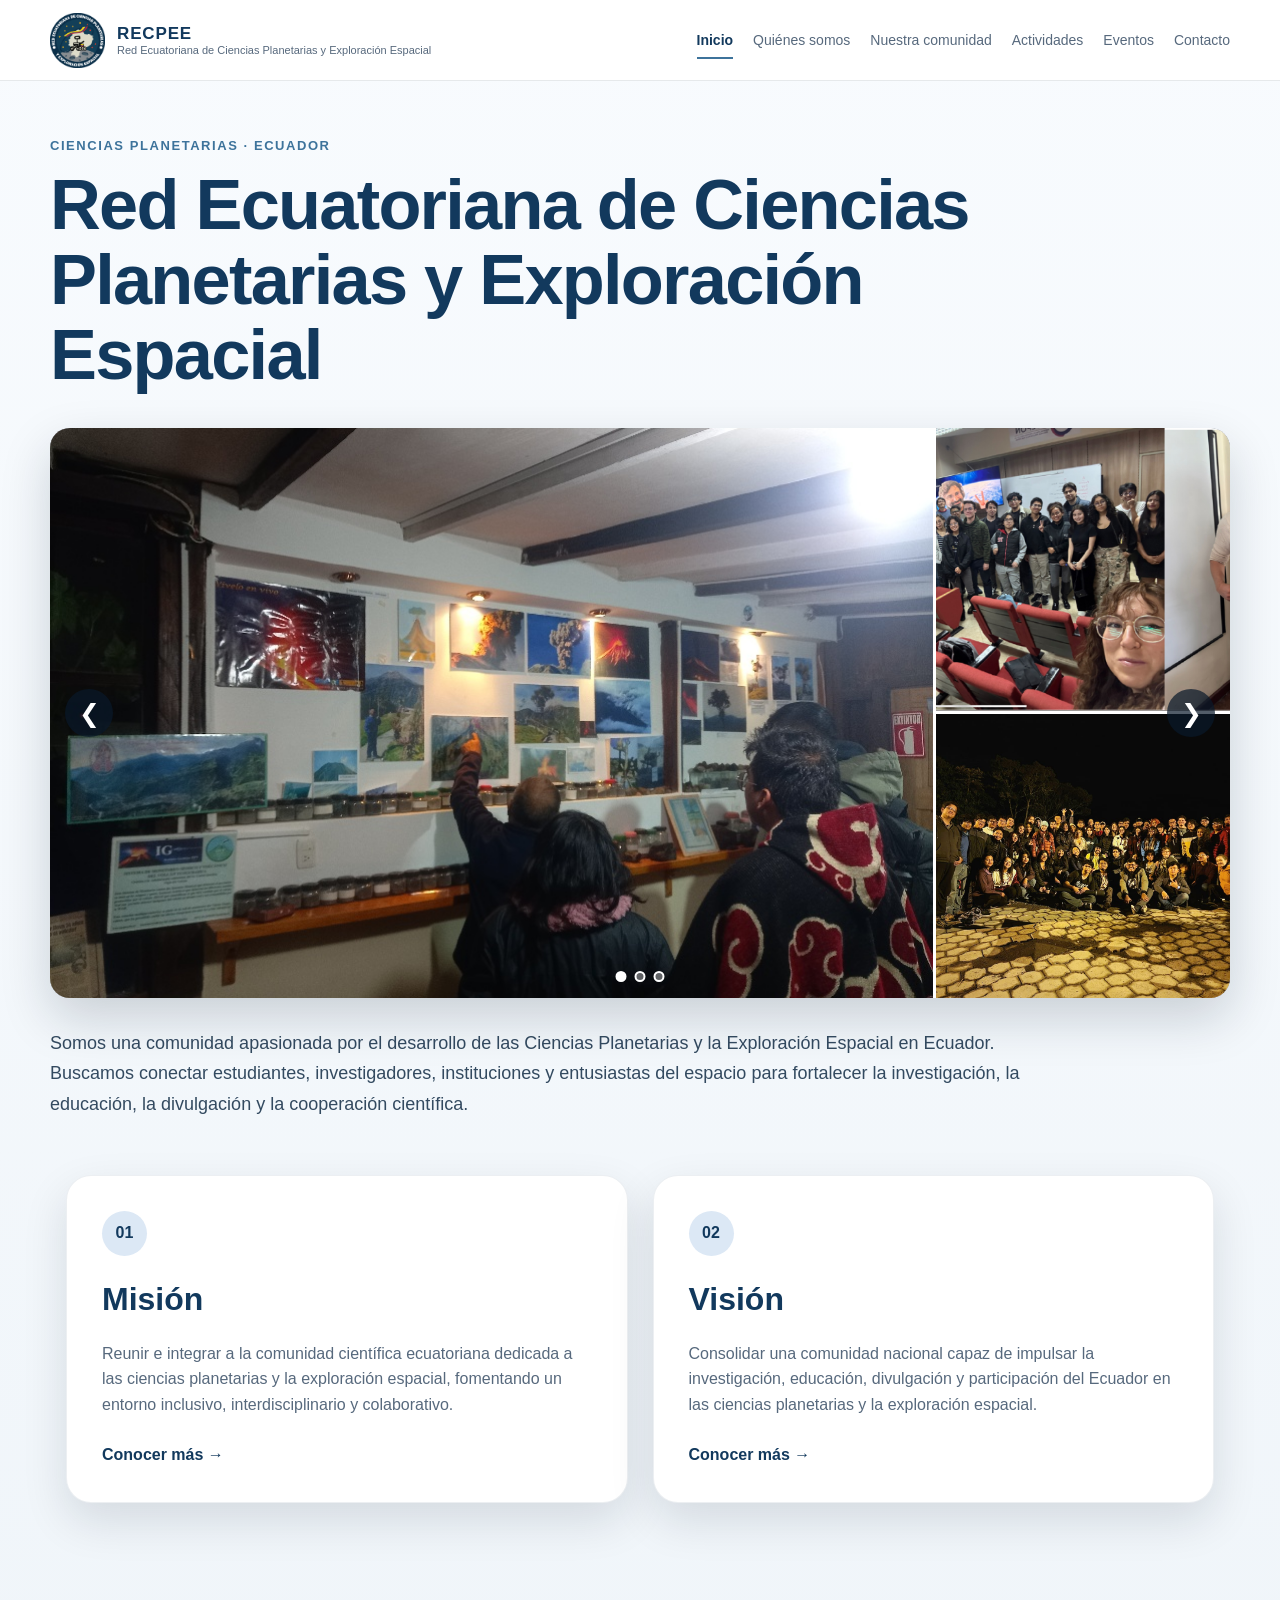
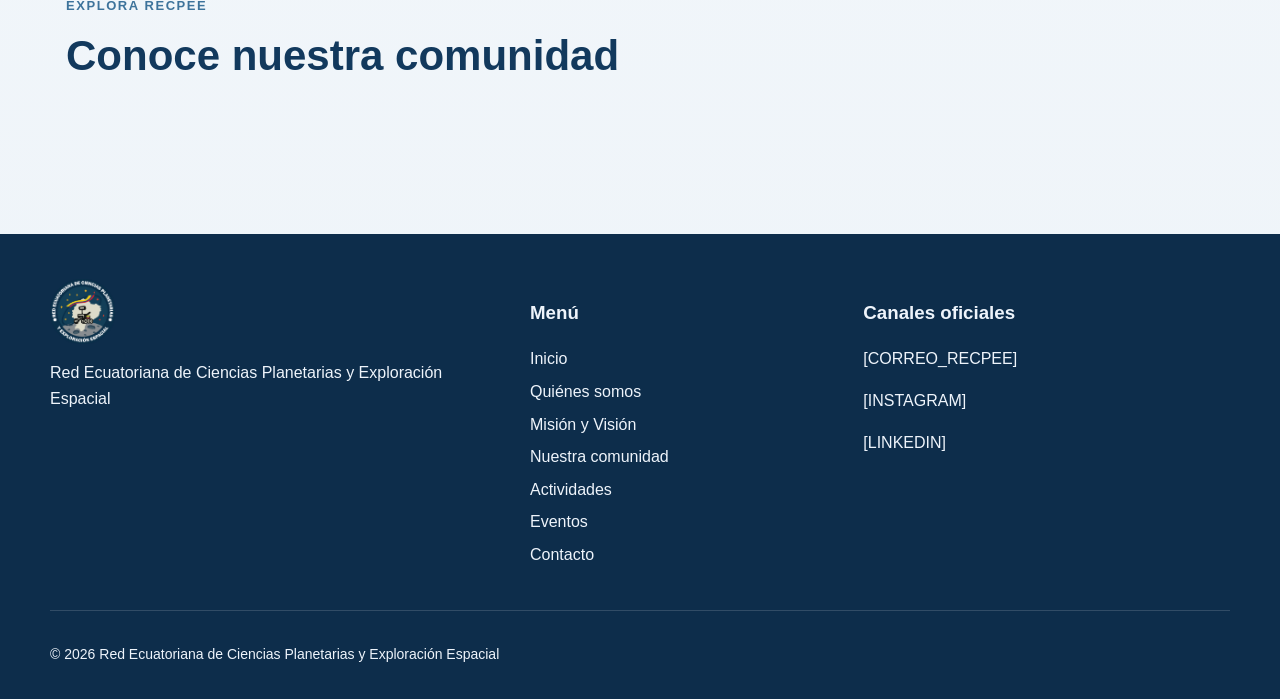
==== commit 42cb247a: "Update index.html" ====
--- a/index.html
+++ b/index.html
@@ -1612,91 +1612,6 @@
 
     <div class="home-grid">
 
-
-      <a
-        href="nuestra-comunidad.html"
-        class="nav-card"
-      >
-
-        <span>
-          01
-        </span>
-
-        <h3>
-          Nuestra comunidad
-        </h3>
-
-        <p>
-          Conoce a quienes forman parte de RECPEE.
-        </p>
-
-      </a>
-
-
-      <a
-        href="actividades.html"
-        class="nav-card"
-      >
-
-        <span>
-          02
-        </span>
-
-        <h3>
-          Actividades
-        </h3>
-
-        <p>
-          Proyectos, talleres, cursos y divulgación.
-        </p>
-
-      </a>
-
-
-      <a
-        href="eventos.html"
-        class="nav-card"
-      >
-
-        <span>
-          03
-        </span>
-
-        <h3>
-          Eventos
-        </h3>
-
-        <p>
-          Conferencias, encuentros y convocatorias.
-        </p>
-
-      </a>
-
-
-      <a
-        href="contacto.html"
-        class="nav-card"
-      >
-
-        <span>
-          04
-        </span>
-
-        <h3>
-          Contacto
-        </h3>
-
-        <p>
-          Comunícate con la red.
-        </p>
-
-      </a>
-
-
-    </div>
-
-  </div>
-
 </section>
 
 
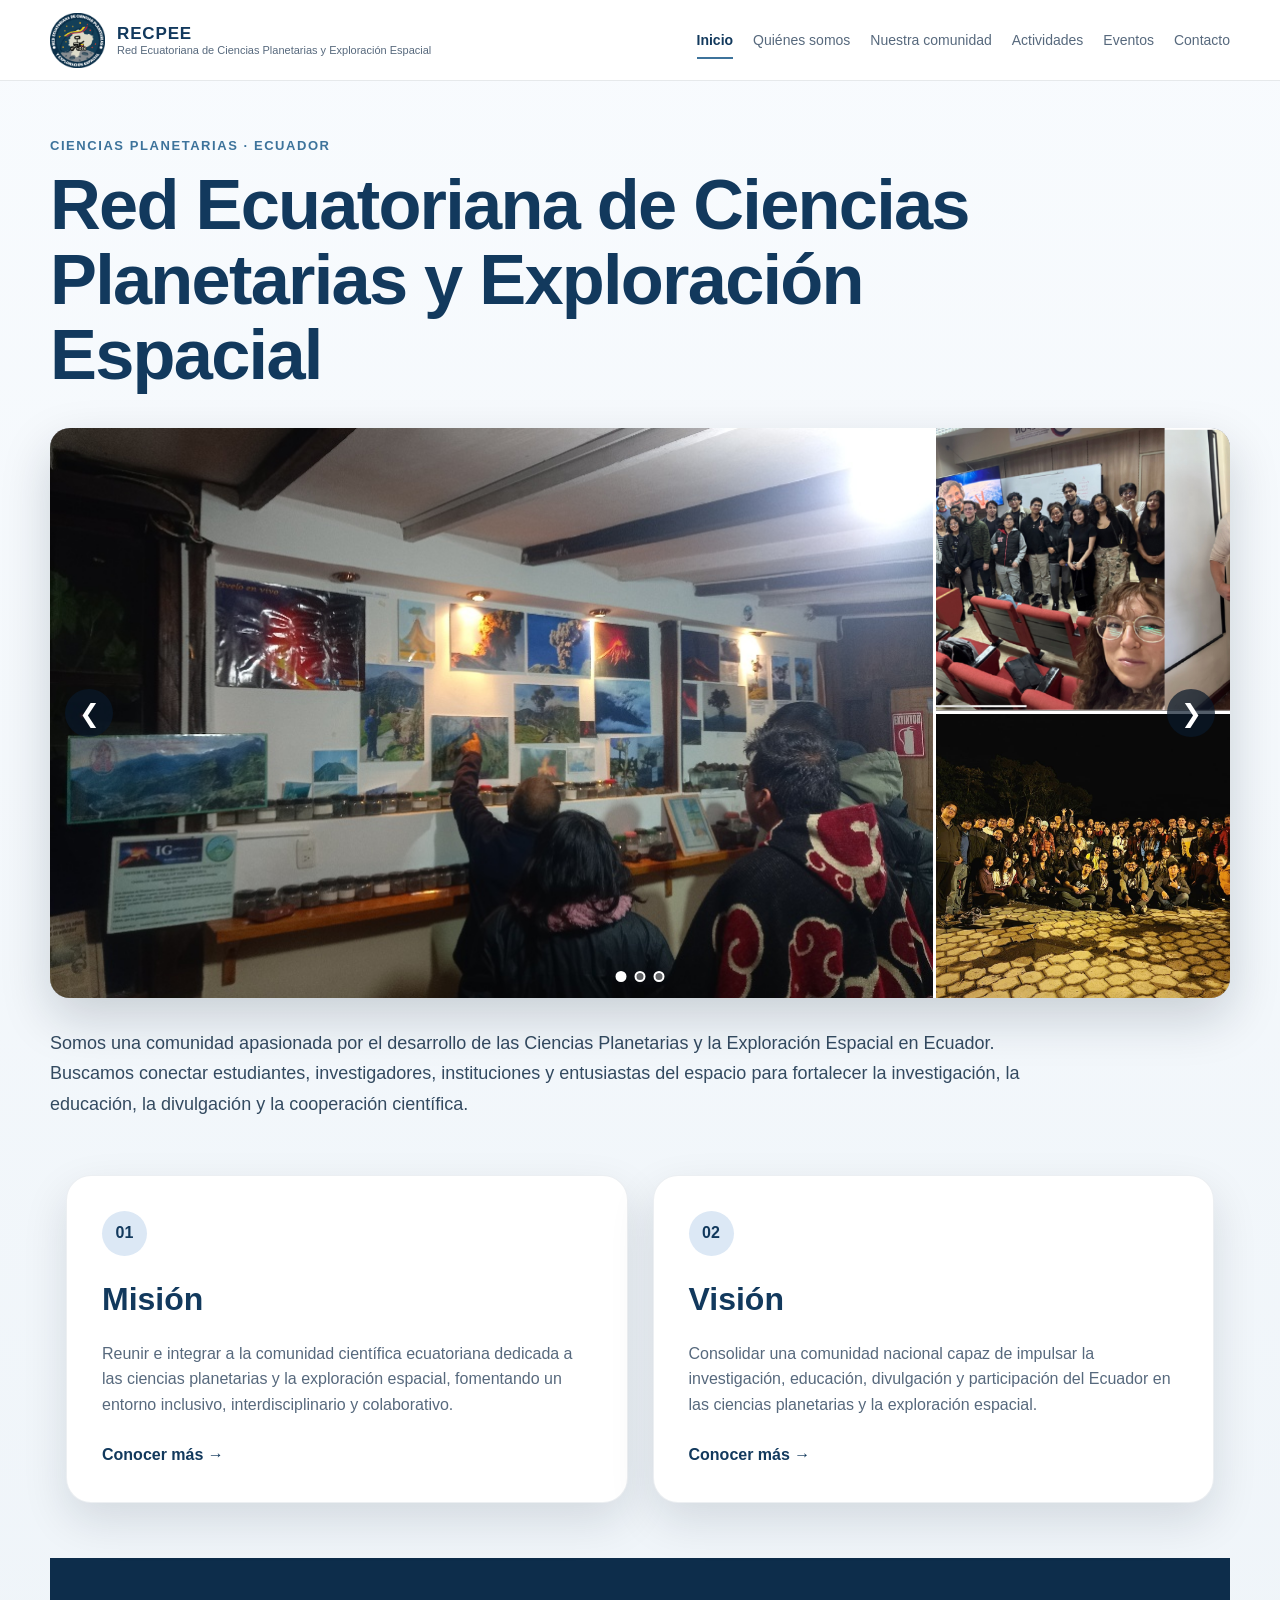
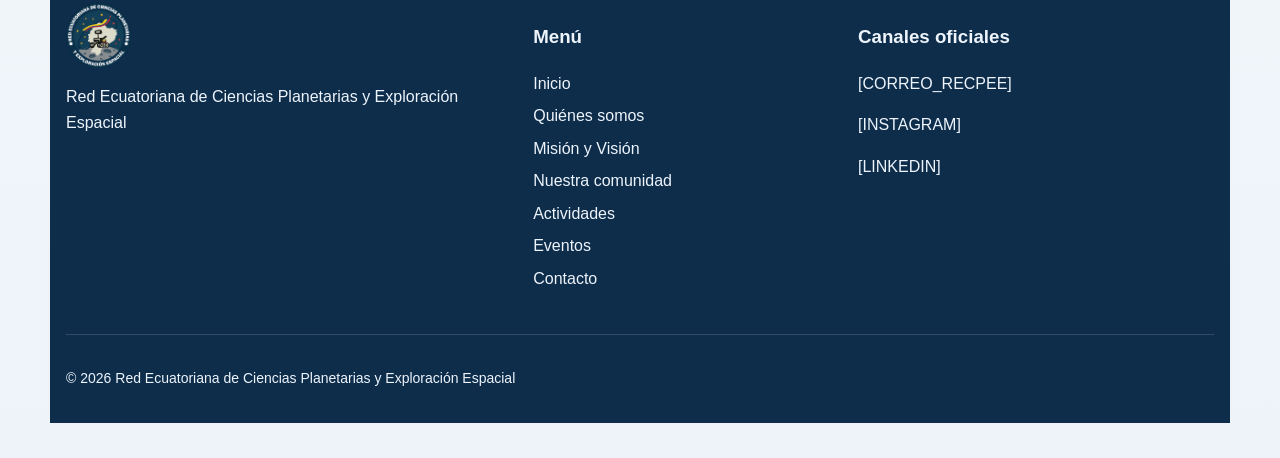
==== commit d518c41e: "Update index.html" ====
--- a/index.html
+++ b/index.html
@@ -1585,39 +1585,6 @@
   </div>
 
 </section>
-
-
-<!-- =====================================================
-     EXPLORA RECPEE
-===================================================== -->
-
-<section class="home-explore">
-
-  <div class="container">
-
-
-    <div class="section-heading">
-
-      <p class="section-tag">
-        Explora RECPEE
-      </p>
-
-
-      <h2>
-        Conoce nuestra comunidad
-      </h2>
-
-    </div>
-
-
-    <div class="home-grid">
-
-</section>
-
-
-</main>
-
-
 <!-- =====================================================
      FOOTER
 ===================================================== -->
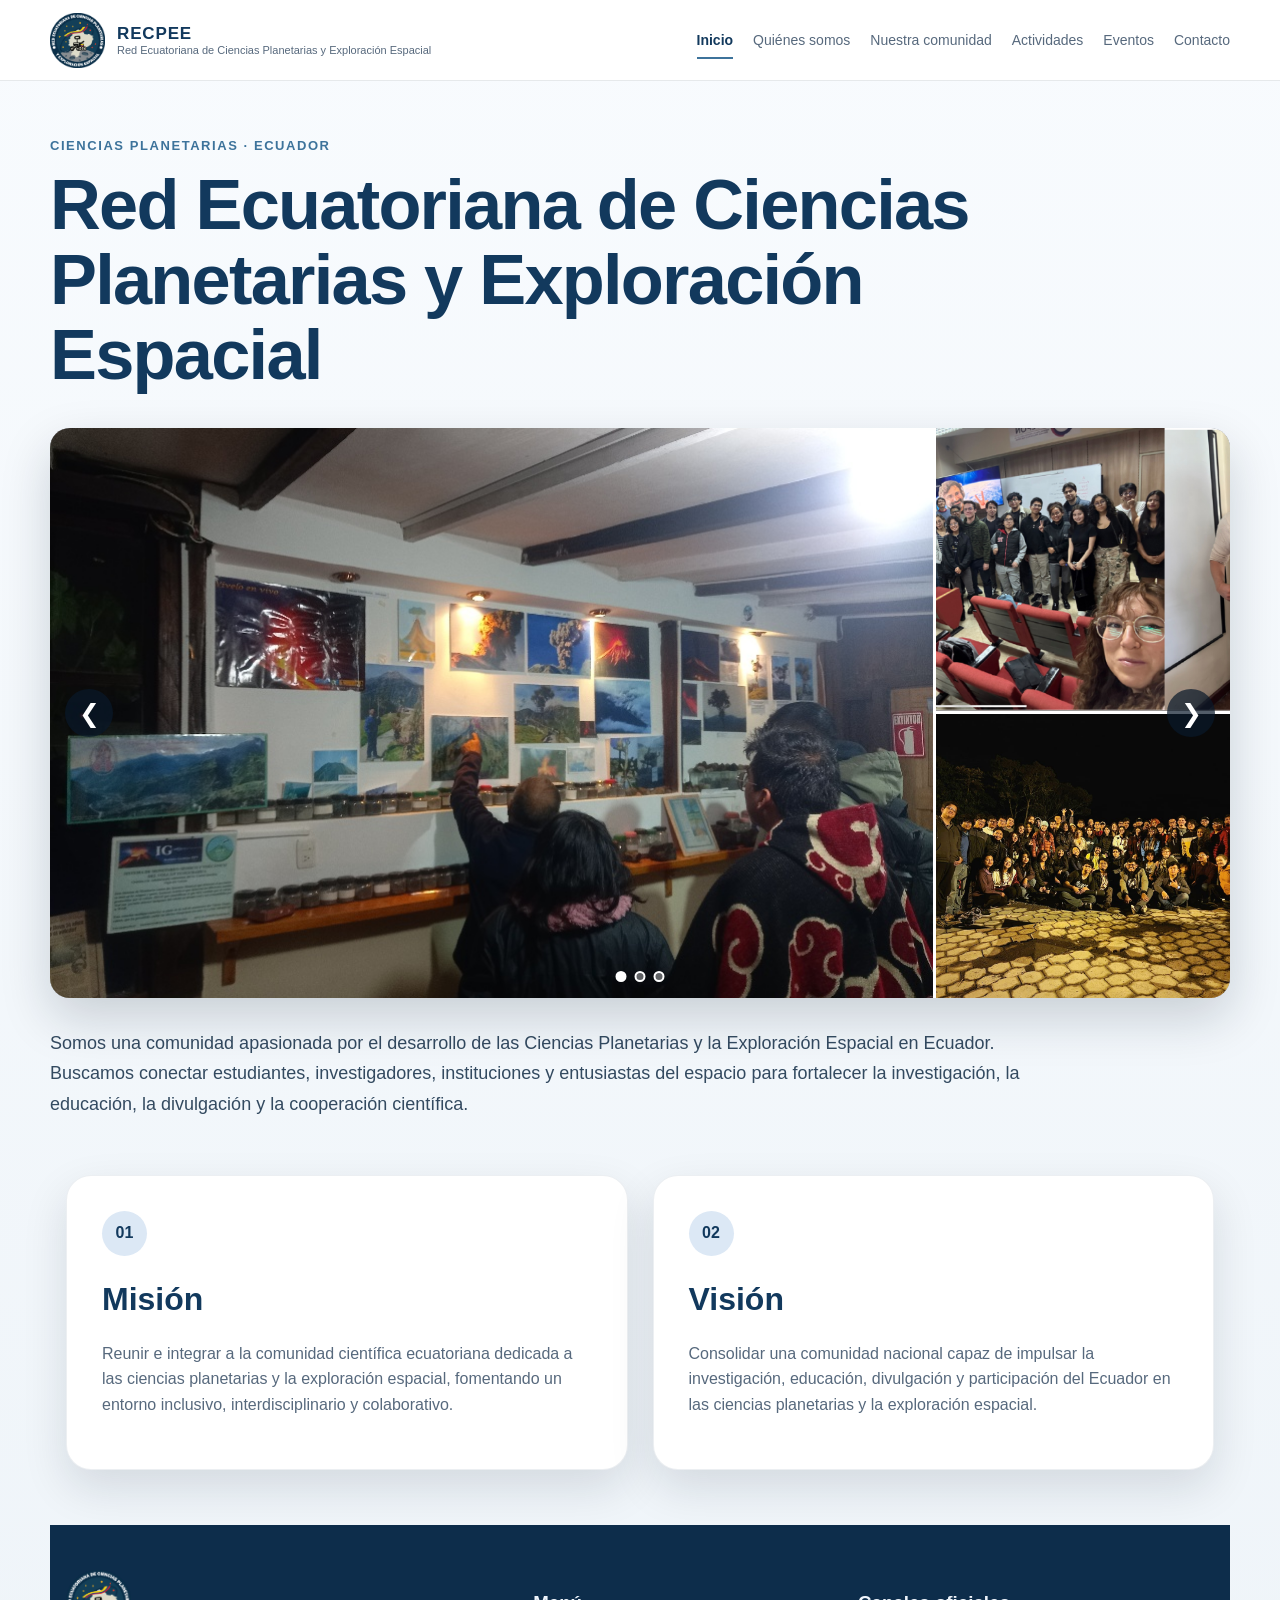
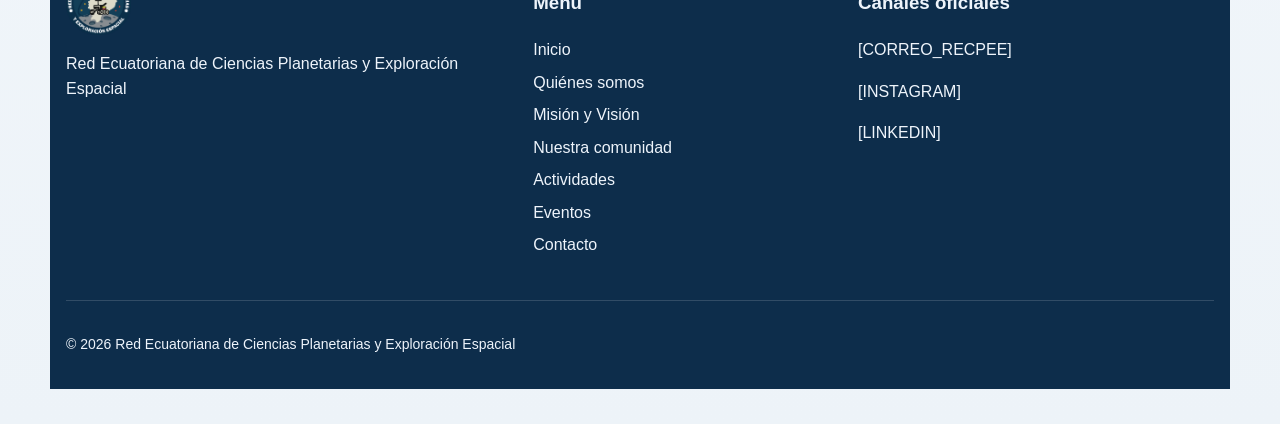
==== commit a5eb3156: "Update index.html" ====
--- a/index.html
+++ b/index.html
@@ -1539,14 +1539,6 @@
 
       </p>
 
-
-      <a
-        href="mision-vision.html"
-        class="text-link"
-      >
-        Conocer más →
-      </a>
-
     </article>
 
 
@@ -1571,14 +1563,6 @@
         exploración espacial.
 
       </p>
-
-
-      <a
-        href="mision-vision.html"
-        class="text-link"
-      >
-        Conocer más →
-      </a>
 
     </article>
 
